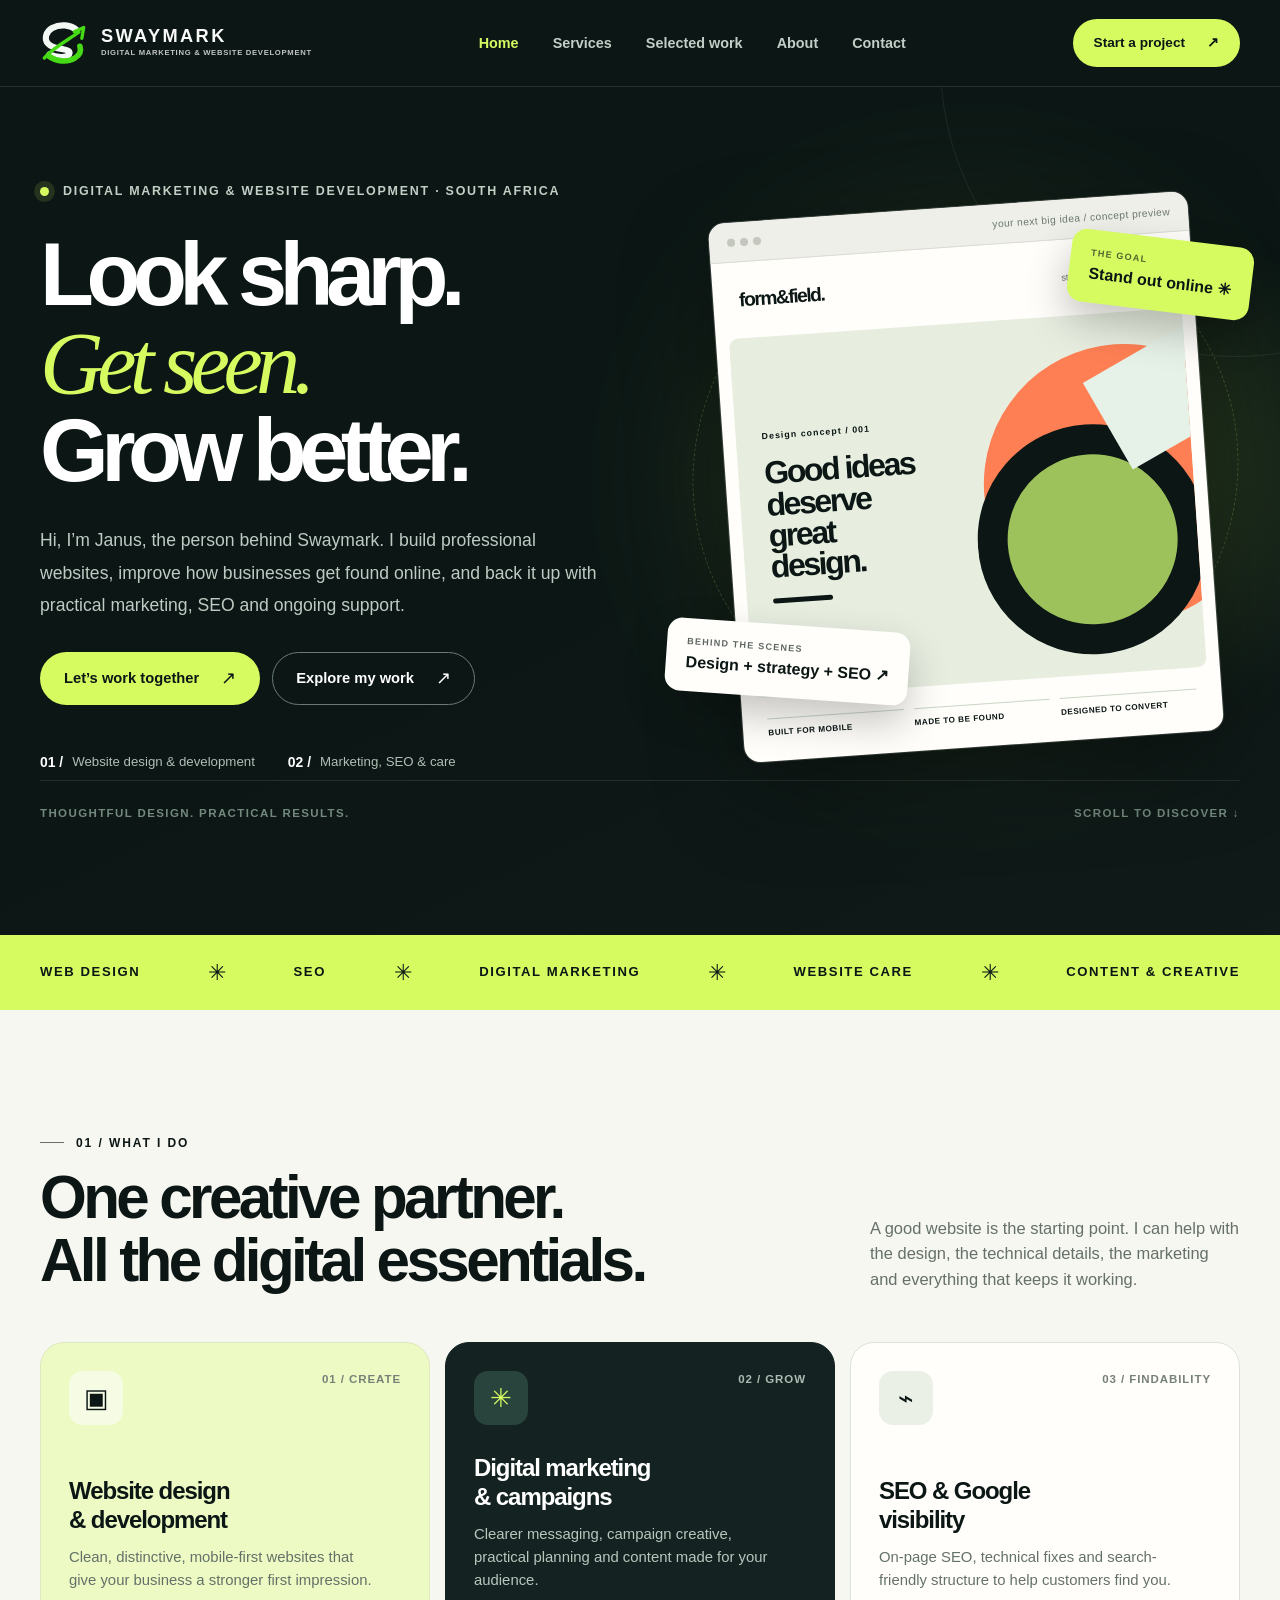
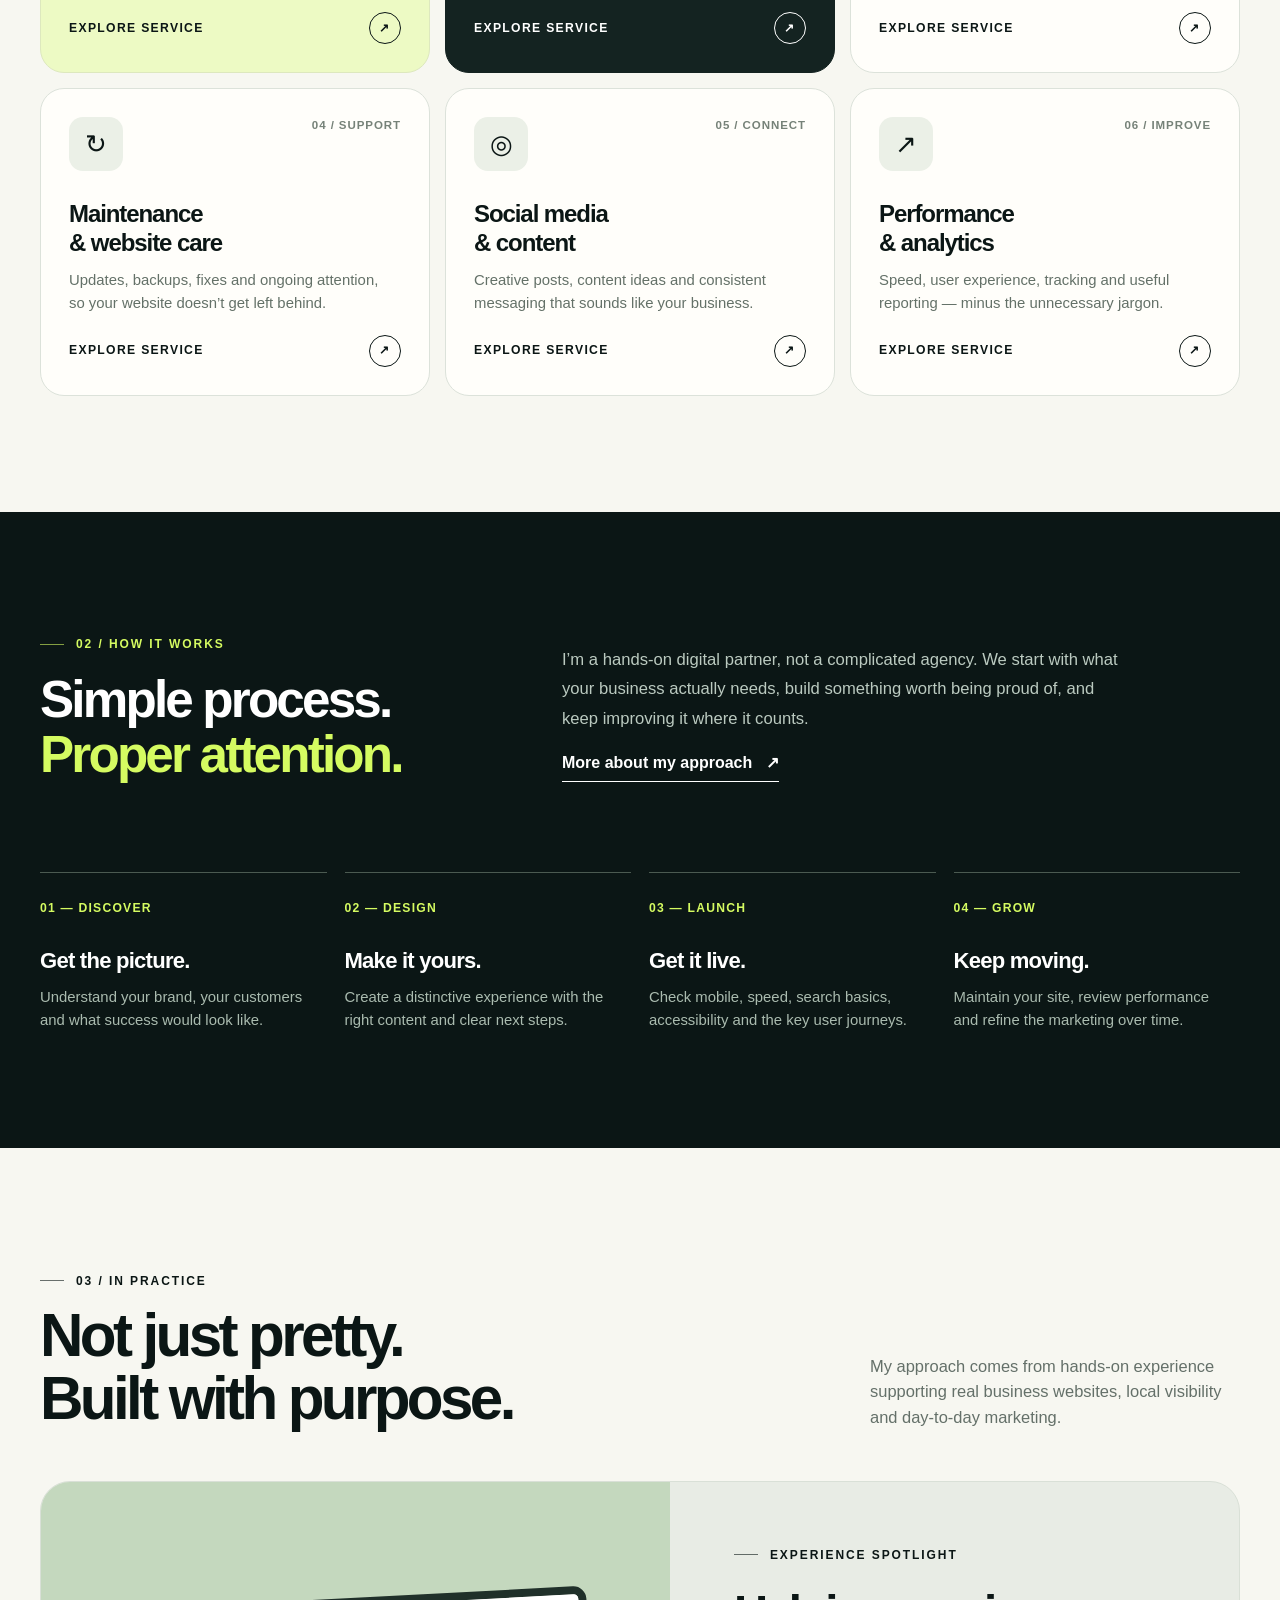
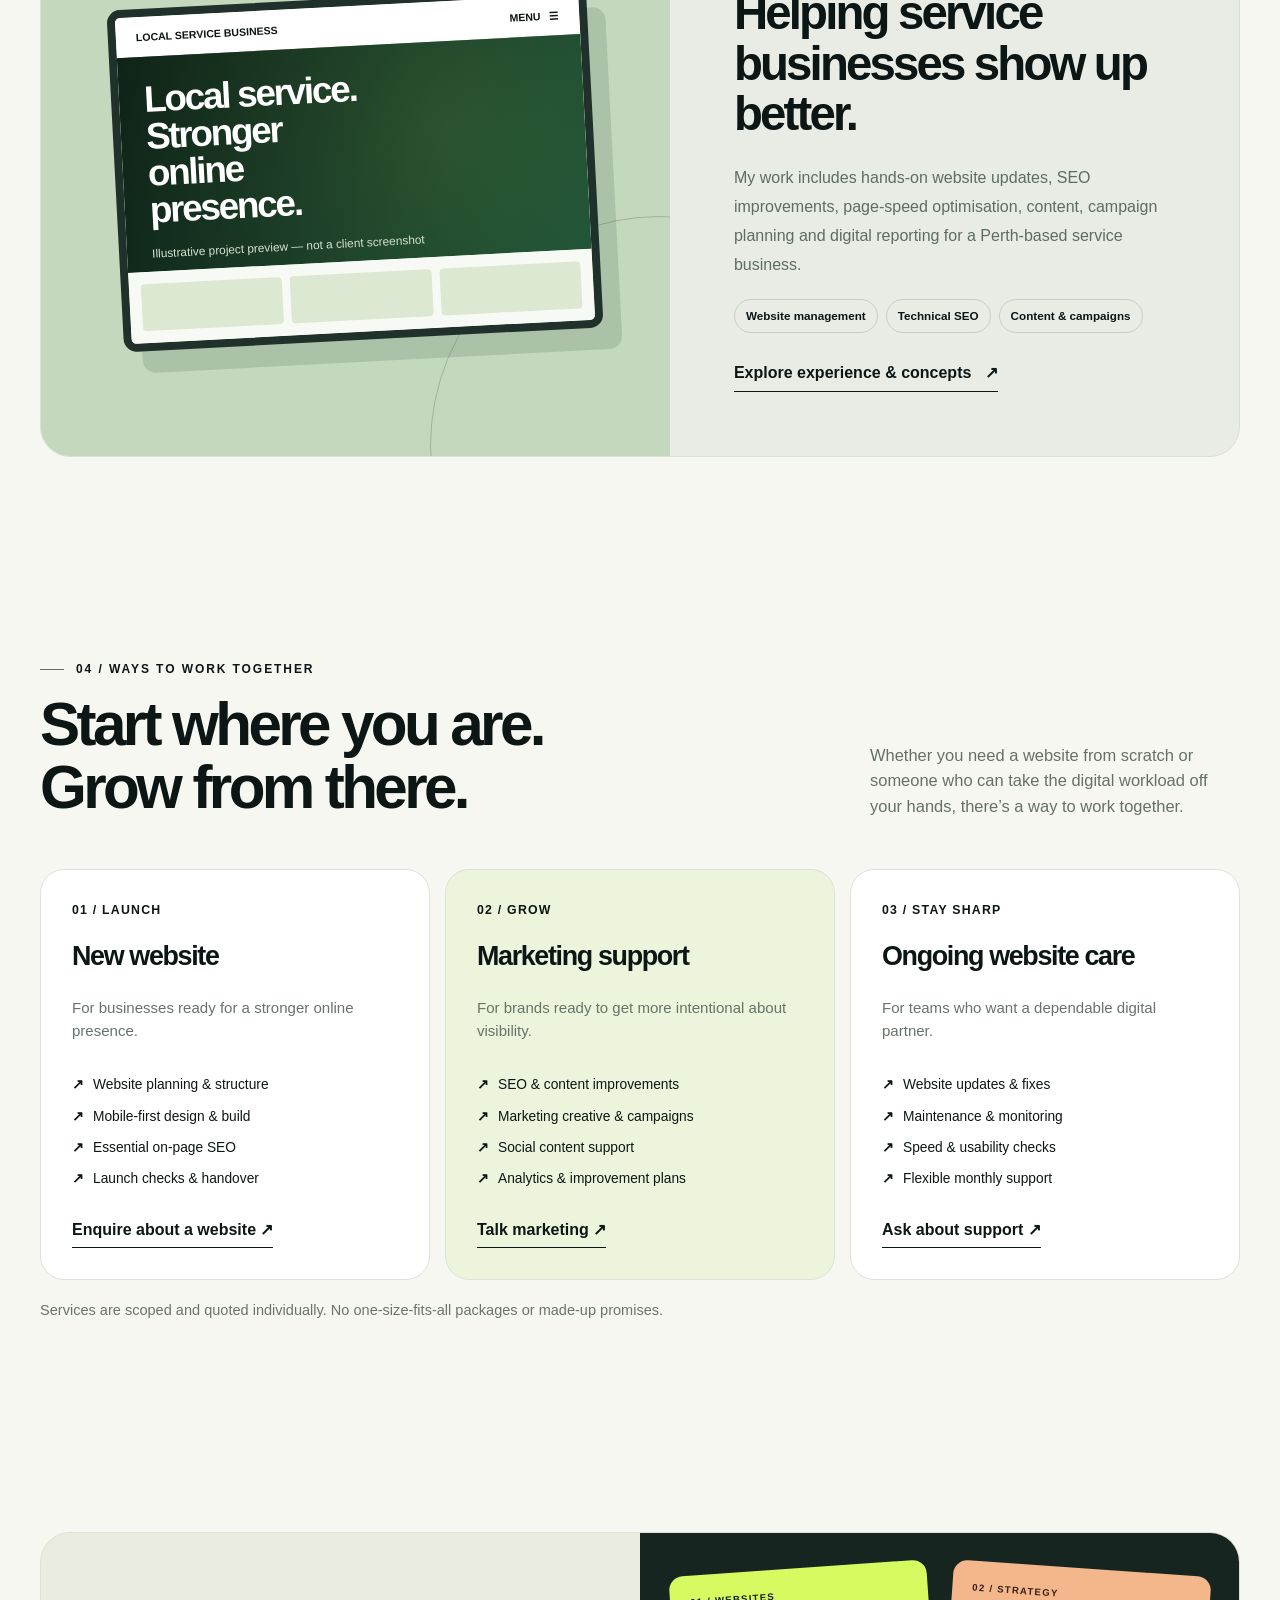
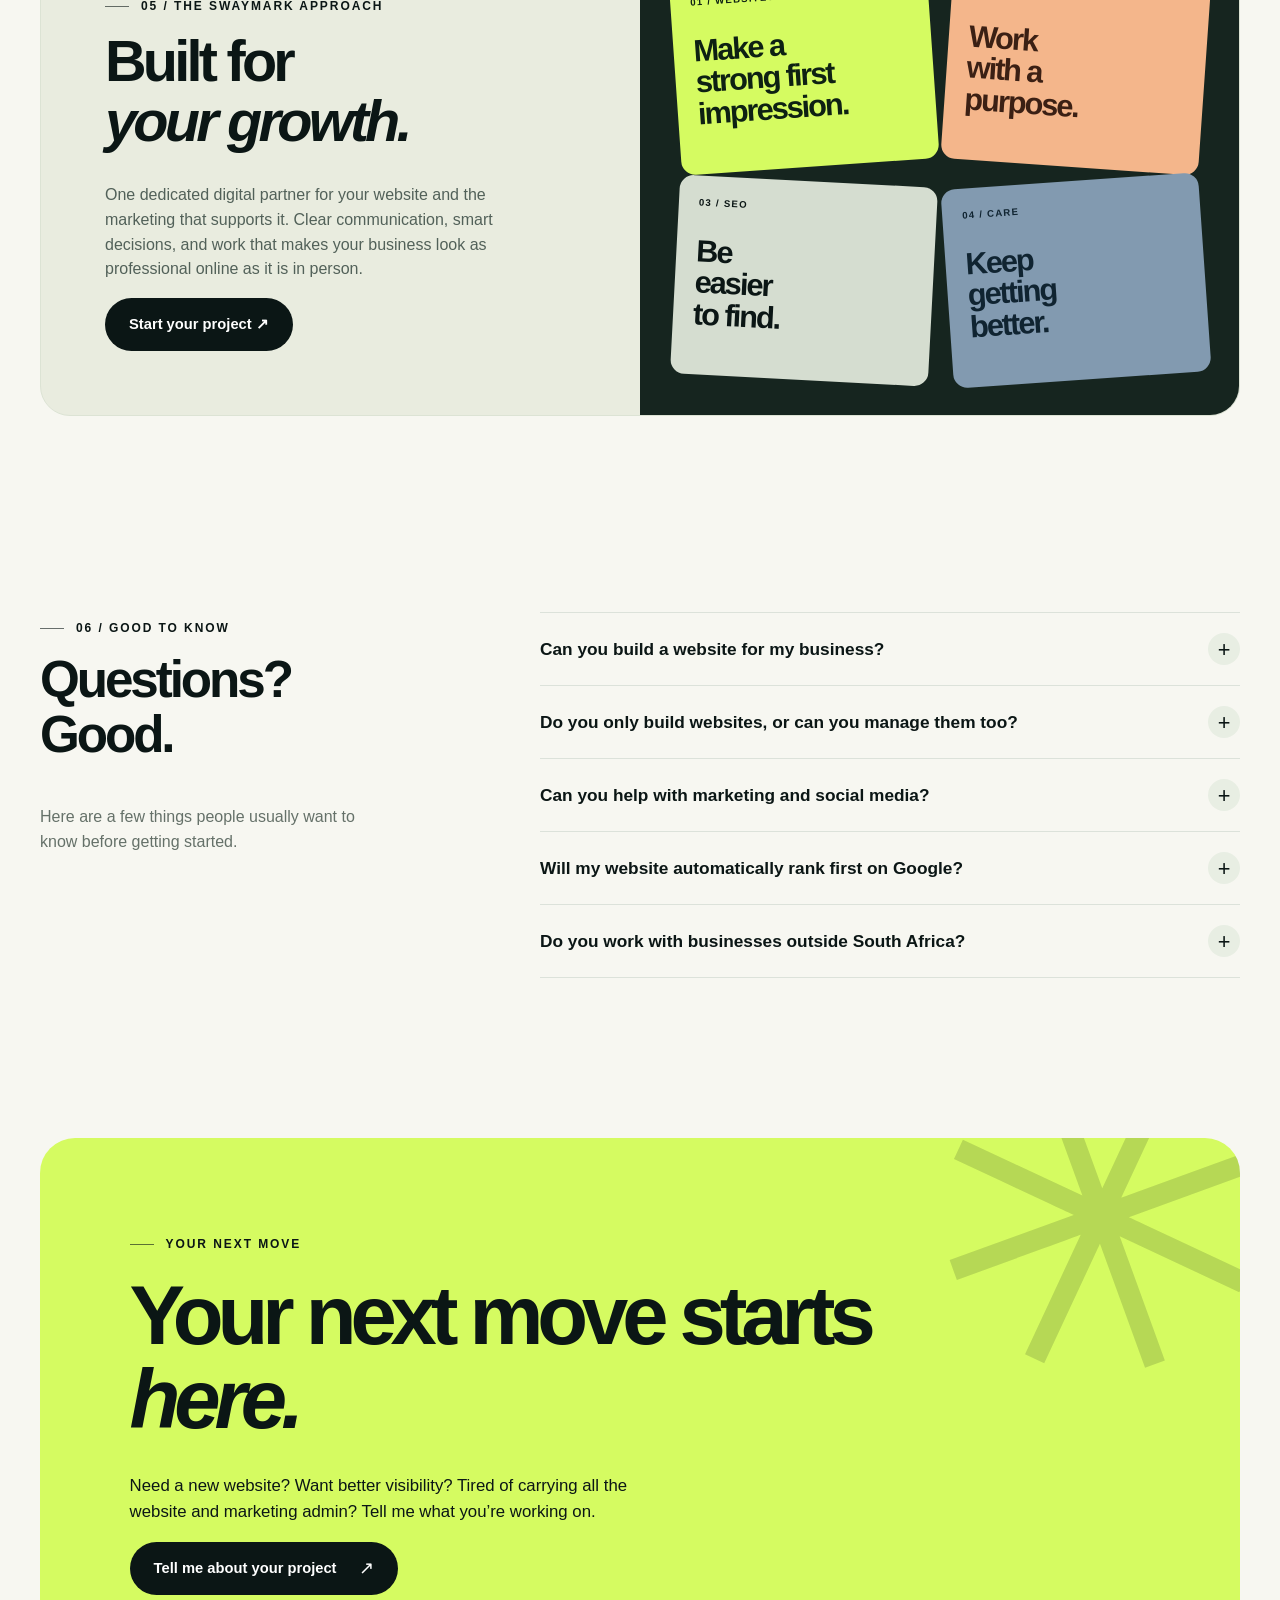
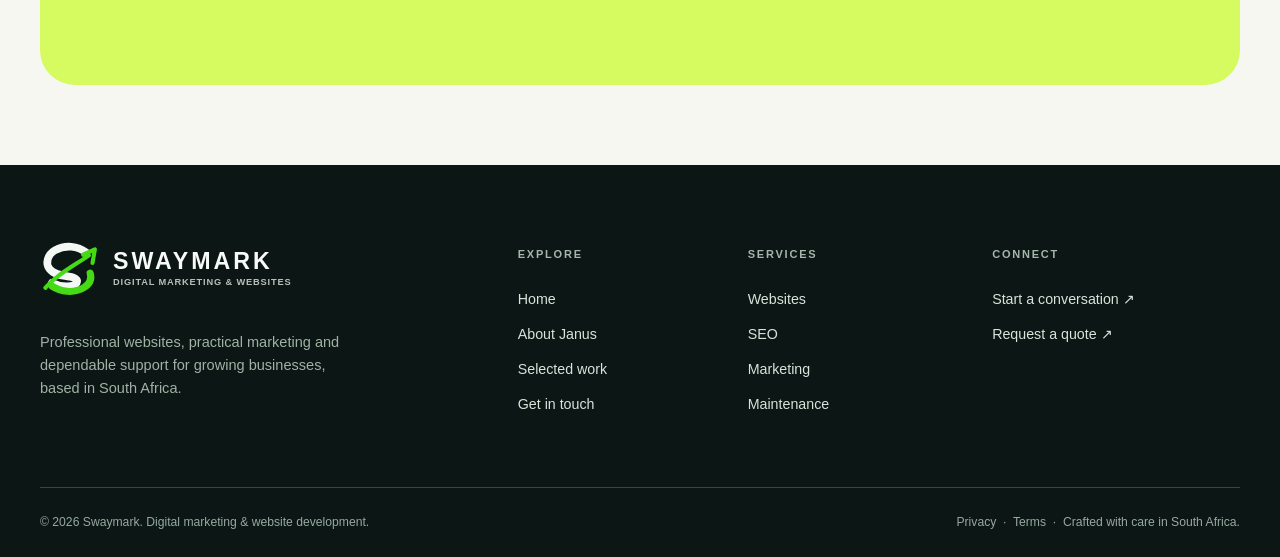
==== index.html @ 2a32147a "Build SWAYMARK digital agency website with branded pages and SEO launch setup" ====
<!doctype html><html lang="en-ZA"><head>
<meta charset="utf-8"><meta name="viewport" content="width=device-width, initial-scale=1">
<meta name="theme-color" content="#0b1615"><meta name="color-scheme" content="light">
<title>Swaymark | Website Development, SEO &amp; Digital Marketing</title><meta name="description" content="Swaymark is a professional digital marketing and website development studio by Janus. Strategic websites, technical SEO, content, marketing and ongoing support for businesses in South Africa and beyond.">
<meta name="robots" content="noindex,nofollow" data-launch-robots>
<meta property="og:type" content="website"><meta property="og:locale" content="en_ZA">
<meta property="og:site_name" content="Swaymark"><meta property="og:title" content="Swaymark | Website Development, SEO &amp; Digital Marketing">
<meta property="og:description" content="Swaymark is a professional digital marketing and website development studio by Janus. Strategic websites, technical SEO, content, marketing and ongoing support for businesses in South Africa and beyond.">
<meta name="twitter:card" content="summary_large_image"><meta name="twitter:title" content="Swaymark | Website Development, SEO &amp; Digital Marketing">
<meta name="twitter:description" content="Swaymark is a professional digital marketing and website development studio by Janus. Strategic websites, technical SEO, content, marketing and ongoing support for businesses in South Africa and beyond.">
<link rel="icon" type="image/svg+xml" href="assets/favicon.svg"><link rel="stylesheet" href="assets/styles.css">
</head><body><a class="skip-link" href="#main">Skip to main content</a>
<header class="site-header"><div class="container header-wrap">
  <a class="brand" href="index.html" aria-label="Swaymark, home"><img class="brand-logo" src="assets/swaymark-icon.svg" alt="" width="48" height="48"><span class="brand-copy"><span class="brand-title">Swaymark</span><span class="brand-caption">Digital Marketing &amp; Website Development</span></span></a>
  <nav aria-label="Main navigation"><ul class="nav-list" id="main-navigation" data-nav-list><li><a href="index.html" aria-current="page">Home</a></li><li><a href="services.html">Services</a></li><li><a href="work.html">Selected work</a></li><li><a href="about.html">About</a></li><li><a href="contact.html">Contact</a></li></ul></nav>
  <div class="nav-actions"><a class="btn header-cta" href="contact.html">Start a project <span aria-hidden="true">↗</span></a><button class="menu-button" data-menu-toggle aria-label="Open navigation" aria-controls="main-navigation" aria-expanded="false"><span></span><span></span><span></span></button></div>
</div></header><main id="main"><section class="hero"><div class="container">
<div class="hero-grid">
  <div class="hero-content"><div class="hero-kicker"><span class="pulse" aria-hidden="true"></span> Digital marketing &amp; website development · South Africa</div>
  <h1>Look sharp.<br><span class="serif-word accent">Get seen.</span><br>Grow better.</h1>
  <p class="hero-copy">Hi, I’m Janus, the person behind Swaymark. I build professional websites, improve how businesses get found online, and back it up with practical marketing, SEO and ongoing support.</p>
  <div class="hero-actions"><a class="btn btn-lime" href="contact.html">Let’s work together <span class="arrow" aria-hidden="true">↗</span></a><a class="btn btn-ghost" href="work.html">Explore my work <span class="arrow" aria-hidden="true">↗</span></a></div>
  <div class="hero-meta"><span><strong>01 /</strong> Website design & development</span><span><strong>02 /</strong> Marketing, SEO & care</span></div>
  </div>
  <div class="hero-visual" aria-label="Illustrative website design concept"><div class="hero-glow" aria-hidden="true"></div><div class="hero-orbit" aria-hidden="true"></div>
    <div class="browser-window"><div class="browser-top"><div class="browser-dots" aria-hidden="true"><i></i><i></i><i></i></div><span class="browser-address">your next big idea / concept preview</span></div>
    <div class="mock-top"><span class="mock-logo">form&amp;field.</span><span class="mock-links">studio services about</span></div>
    <div class="mock-hero"><div class="mock-message"><span class="mock-overline">Design concept / 001</span><strong class="mock-headline">Good ideas deserve great design.</strong><span class="mock-rule"></span></div><div class="mock-graphic" aria-hidden="true"><div class="shape-one"></div><div class="shape-two"></div><div class="shape-three"></div></div></div>
    <div class="mock-bottom"><div>Built for mobile</div><div>Made to be found</div><div>Designed to convert</div></div></div>
    <div class="float-tag float-tag-top"><span class="small">The goal</span>Stand out online ✳</div><div class="float-tag float-tag-bottom"><span class="small">Behind the scenes</span>Design + strategy + SEO ↗</div>
  </div>
</div><div class="hero-scroll"><span>Thoughtful design. Practical results.</span><a href="#what-i-do">Scroll to discover ↓</a></div>
</div></section>
<div class="capability-bar" aria-label="Core capabilities"><div class="container capability-list"><span>Web design</span><b aria-hidden="true">✳</b><span>SEO</span><b aria-hidden="true">✳</b><span>Digital marketing</span><b aria-hidden="true">✳</b><span>Website care</span><b aria-hidden="true">✳</b><span>Content & creative</span></div></div>
<section class="section" id="what-i-do"><div class="container"><div class="section-head"><div><span class="eyebrow">01 / What I do</span><h2>One creative partner.<br>All the digital essentials.</h2></div><p>A good website is the starting point. I can help with the design, the technical details, the marketing and everything that keeps it working.</p></div>
<div class="services-grid">
<a class="service-card featured reveal" href="services.html#web-design"><div class="card-top"><span class="card-symbol" aria-hidden="true">▣</span><span class="card-count">01 / CREATE</span></div><h3>Website design<br>& development</h3><p>Clean, distinctive, mobile-first websites that give your business a stronger first impression.</p><div class="card-bottom"><span>Explore service</span><span class="card-arrow" aria-hidden="true">↗</span></div></a>
<a class="service-card dark reveal" href="services.html#marketing"><div class="card-top"><span class="card-symbol" aria-hidden="true">✳</span><span class="card-count">02 / GROW</span></div><h3>Digital marketing<br>& campaigns</h3><p>Clearer messaging, campaign creative, practical planning and content made for your audience.</p><div class="card-bottom"><span>Explore service</span><span class="card-arrow" aria-hidden="true">↗</span></div></a>
<a class="service-card reveal" href="services.html#seo"><div class="card-top"><span class="card-symbol" aria-hidden="true">⌁</span><span class="card-count">03 / FINDABILITY</span></div><h3>SEO & Google<br>visibility</h3><p>On-page SEO, technical fixes and search-friendly structure to help customers find you.</p><div class="card-bottom"><span>Explore service</span><span class="card-arrow" aria-hidden="true">↗</span></div></a>
<a class="service-card reveal" href="services.html#maintenance"><div class="card-top"><span class="card-symbol" aria-hidden="true">↻</span><span class="card-count">04 / SUPPORT</span></div><h3>Maintenance<br>& website care</h3><p>Updates, backups, fixes and ongoing attention, so your website doesn’t get left behind.</p><div class="card-bottom"><span>Explore service</span><span class="card-arrow" aria-hidden="true">↗</span></div></a>
<a class="service-card reveal" href="services.html#social"><div class="card-top"><span class="card-symbol" aria-hidden="true">◎</span><span class="card-count">05 / CONNECT</span></div><h3>Social media<br>& content</h3><p>Creative posts, content ideas and consistent messaging that sounds like your business.</p><div class="card-bottom"><span>Explore service</span><span class="card-arrow" aria-hidden="true">↗</span></div></a>
<a class="service-card reveal" href="services.html#performance"><div class="card-top"><span class="card-symbol" aria-hidden="true">↗</span><span class="card-count">06 / IMPROVE</span></div><h3>Performance<br>& analytics</h3><p>Speed, user experience, tracking and useful reporting — minus the unnecessary jargon.</p><div class="card-bottom"><span>Explore service</span><span class="card-arrow" aria-hidden="true">↗</span></div></a>
</div></div></section>
<section class="section dark-section"><div class="container"><div class="band-head"><div><span class="eyebrow accent">02 / How it works</span><h2>Simple process.<br><span class="accent">Proper attention.</span></h2></div><div><p>I’m a hands-on digital partner, not a complicated agency. We start with what your business actually needs, build something worth being proud of, and keep improving it where it counts.</p><a href="about.html" class="text-link">More about my approach <span aria-hidden="true">↗</span></a></div></div>
<div class="process-grid"><div class="process-step reveal"><span class="step-num">01 — DISCOVER</span><h3>Get the picture.</h3><p>Understand your brand, your customers and what success would look like.</p></div><div class="process-step reveal"><span class="step-num">02 — DESIGN</span><h3>Make it yours.</h3><p>Create a distinctive experience with the right content and clear next steps.</p></div><div class="process-step reveal"><span class="step-num">03 — LAUNCH</span><h3>Get it live.</h3><p>Check mobile, speed, search basics, accessibility and the key user journeys.</p></div><div class="process-step reveal"><span class="step-num">04 — GROW</span><h3>Keep moving.</h3><p>Maintain your site, review performance and refine the marketing over time.</p></div></div></div></section>
<section class="section" id="experience"><div class="container"><div class="section-head"><div><span class="eyebrow">03 / In practice</span><h2>Not just pretty.<br>Built with purpose.</h2></div><p>My approach comes from hands-on experience supporting real business websites, local visibility and day-to-day marketing.</p></div>
<div class="work-feature reveal"><div class="work-art"><div class="work-desktop"><div class="work-desktop-top"><span>LOCAL SERVICE BUSINESS</span><span>MENU &nbsp; ☰</span></div><div class="work-desktop-image"><strong>Local service. Stronger online presence.</strong><span>Illustrative project preview — not a client screenshot</span></div><div class="work-tile-row"><span></span><span></span><span></span></div></div></div><div class="work-copy"><span class="eyebrow">EXPERIENCE SPOTLIGHT</span><h3>Helping service businesses show up better.</h3><p>My work includes hands-on website updates, SEO improvements, page-speed optimisation, content, campaign planning and digital reporting for a Perth-based service business.</p><ul class="chip-list"><li>Website management</li><li>Technical SEO</li><li>Content & campaigns</li></ul><a class="text-link" href="work.html">Explore experience & concepts <span aria-hidden="true">↗</span></a></div></div></div></section>
<section class="section-sm"><div class="container"><div class="section-head"><div><span class="eyebrow">04 / Ways to work together</span><h2>Start where you are.<br>Grow from there.</h2></div><p>Whether you need a website from scratch or someone who can take the digital workload off your hands, there’s a way to work together.</p></div>
<div class="offer-grid"><div class="offer reveal"><span class="label-number">01 / LAUNCH</span><h3>New website</h3><p>For businesses ready for a stronger online presence.</p><ul><li>Website planning & structure</li><li>Mobile-first design & build</li><li>Essential on-page SEO</li><li>Launch checks & handover</li></ul><a class="text-link" href="contact.html">Enquire about a website ↗</a></div><div class="offer reveal"><span class="label-number">02 / GROW</span><h3>Marketing support</h3><p>For brands ready to get more intentional about visibility.</p><ul><li>SEO & content improvements</li><li>Marketing creative & campaigns</li><li>Social content support</li><li>Analytics & improvement plans</li></ul><a class="text-link" href="contact.html">Talk marketing ↗</a></div><div class="offer reveal"><span class="label-number">03 / STAY SHARP</span><h3>Ongoing website care</h3><p>For teams who want a dependable digital partner.</p><ul><li>Website updates & fixes</li><li>Maintenance & monitoring</li><li>Speed & usability checks</li><li>Flexible monthly support</li></ul><a class="text-link" href="contact.html">Ask about support ↗</a></div></div><p class="note" style="margin-top:19px">Services are scoped and quoted individually. No one-size-fits-all packages or made-up promises.</p>
</div></section>
<section class="section"><div class="container"><div class="social-panel reveal"><div class="social-copy"><span class="eyebrow">05 / The SWAYMARK approach</span><h2>Built for<br><em>your growth.</em></h2><p>One dedicated digital partner for your website and the marketing that supports it. Clear communication, smart decisions, and work that makes your business look as professional online as it is in person.</p><a class="btn btn-dark" href="contact.html">Start your project ↗</a></div><div class="social-collage" aria-label="Swaymark digital services"><div class="social-tile"><small>01 / Websites</small><strong>Make a<br>strong first<br>impression.</strong></div><div class="social-tile"><small>02 / Strategy</small><strong>Work<br>with a<br>purpose.</strong></div><div class="social-tile"><small>03 / SEO</small><strong>Be<br>easier<br>to find.</strong></div><div class="social-tile"><small>04 / Care</small><strong>Keep<br>getting<br>better.</strong></div></div></div></div></section>
<section class="section-sm"><div class="container"><div class="faq-layout"><div><span class="eyebrow">06 / Good to know</span><h2>Questions?<br>Good.</h2><p>Here are a few things people usually want to know before getting started.</p></div><div class="faq-list">
<details><summary>Can you build a website for my business?</summary><p>Yes. We’ll discuss what your business needs, the pages and features involved, and the best approach for your budget and goals. I can also help improve an existing website.</p></details>
<details><summary>Do you only build websites, or can you manage them too?</summary><p>Both. I can help with updates, content changes, SEO, speed improvements and ongoing care. We’ll agree on what’s included so you know exactly what to expect.</p></details>
<details><summary>Can you help with marketing and social media?</summary><p>Yes. I can support campaign ideas, marketing creative, content planning, social posts, search visibility and measurement. The mix depends on your brand and what you want to achieve.</p></details>
<details><summary>Will my website automatically rank first on Google?</summary><p>No one can honestly promise that. I focus on useful content, sound SEO fundamentals, technical quality and ongoing improvements rather than guaranteed rankings.</p></details>
<details><summary>Do you work with businesses outside South Africa?</summary><p>Yes. My work already includes supporting a business in Australia, and website and marketing projects can often be handled remotely.</p></details>
</div></div></div></section>
<section class="section-sm"><div class="container"><div class="cta-panel reveal"><span class="eyebrow">YOUR NEXT MOVE</span><h2>Your next move starts <em>here.</em></h2><p>Need a new website? Want better visibility? Tired of carrying all the website and marketing admin? Tell me what you’re working on.</p><a class="btn btn-dark" href="contact.html">Tell me about your project <span class="arrow" aria-hidden="true">↗</span></a></div></div></section></main><footer class="site-footer"><div class="container">
<div class="footer-main">
  <div class="footer-intro"><a class="brand" href="index.html" aria-label="Swaymark, home"><img class="brand-logo footer-logo" src="assets/swaymark-icon.svg" alt="" width="60" height="60"><span class="brand-copy"><span class="brand-title">SWAYMARK</span><span class="brand-caption">Digital marketing &amp; websites</span></span></a><p>Professional websites, practical marketing and dependable support for growing businesses, based in South Africa.</p></div>
  <div><h3>Explore</h3><div class="footer-links"><a href="index.html">Home</a><a href="about.html">About Janus</a><a href="work.html">Selected work</a><a href="contact.html">Get in touch</a></div></div>
  <div><h3>Services</h3><div class="footer-links"><a href="services.html#web-design">Websites</a><a href="services.html#seo">SEO</a><a href="services.html#marketing">Marketing</a><a href="services.html#maintenance">Maintenance</a></div></div>
  <div><h3>Connect</h3><div class="footer-links"><a href="contact.html">Start a conversation ↗</a><a href="contact.html">Request a quote ↗</a><div data-email-area hidden><a data-email-link href="contact.html">Email Janus</a></div></div></div>
</div>
<div class="footer-bottom"><span>© <span data-year>2026</span> Swaymark. Digital marketing &amp; website development.</span><span><a href="privacy.html">Privacy</a> &nbsp;·&nbsp; <a href="terms.html">Terms</a> &nbsp;·&nbsp; Crafted with care in South Africa.</span></div>
</div></footer><script src="assets/config.js" defer></script><script src="assets/script.js" defer></script></body></html>
---- assets/styles.css ----
/* JANUS — independent digital studio | Lightweight, dependency-free styles */
:root {
  color-scheme: light;
  --ink: #0b1615;
  --ink-2: #142321;
  --ink-3: #20332f;
  --cream: #f7f7f1;
  --paper: #fffefa;
  --lime: #d5fb61;
  --lime-soft: #edfac4;
  --muted: #69746d;
  --line: #dce2da;
  --white: #ffffff;
  --radius-lg: 24px;
  --radius-xl: 34px;
  --container: 1240px;
  --sans: 'Segoe UI', 'Helvetica Neue', Arial, sans-serif;
}
*, *::before, *::after { box-sizing: border-box; }
html { scroll-behavior: smooth; scroll-padding-top: 100px; }
body { margin: 0; background: var(--cream); font-family: var(--sans); color: var(--ink); line-height: 1.55; -webkit-font-smoothing: antialiased; }
body.menu-open { overflow: hidden; }
::selection { color: var(--ink); background: var(--lime); }
a { color: inherit; text-decoration: none; }
button, input, textarea, select { font: inherit; }
button { cursor: pointer; }
img, svg { max-width: 100%; }
img { display: block; }
:focus-visible { outline: 3px solid var(--lime); outline-offset: 4px; }
.container { width: min(var(--container), calc(100% - 80px)); margin-inline: auto; }
.skip-link { position: absolute; z-index: 200; top: -100px; left: 16px; background: var(--lime); color: var(--ink); padding: 10px 16px; border-radius: 10px; }
.skip-link:focus { top: 16px; }
.eyebrow { font-size: .75rem; text-transform: uppercase; font-weight: 760; letter-spacing: .16em; display: inline-flex; gap: 12px; align-items: center; }
.eyebrow::before { content: ''; width: 24px; height: 1px; background: currentColor; opacity: .6; }
.label-number { font-size: .77rem; font-weight: 800; letter-spacing: .1em; }
.note { color: var(--muted); font-size: .91rem; }
.accent { color: var(--lime); }
.dark-section { color: var(--white); background: var(--ink); }
.section { padding: 116px 0; }
.section-sm { padding: 80px 0; }
.section-head { display: flex; align-items: end; justify-content: space-between; gap: 35px; margin-bottom: 50px; }
.section-head h2, .display-title { margin: 14px 0 0; max-width: 810px; font-size: clamp(2.4rem, 4.7vw, 4.9rem); line-height: 1.05; letter-spacing: -.06em; font-weight: 780; }
.section-head p { max-width: 370px; color: #647069; margin: 0; font-size: 1.03rem; }
.lead { font-size: clamp(1.05rem, 1.45vw, 1.25rem); line-height: 1.75; color: #5b6b62; }
.btn { display: inline-flex; align-items: center; justify-content: center; gap: 22px; min-height: 53px; padding: 14px 23px; font-size: .92rem; font-weight: 750; border-radius: 999px; border: 1px solid transparent; transition: transform .2s, background-color .2s, color .2s, border-color .2s; white-space: nowrap; }
.btn:hover { transform: translateY(-2px); }
.btn-lime { background: var(--lime); color: var(--ink); }
.btn-lime:hover { background: #e7ff9b; }
.btn-dark { background: var(--ink); color: white; }
.btn-dark:hover { background: #304541; }
.btn-ghost { border-color: #6a7b75; color: white; }
.btn-ghost:hover { background: rgba(255,255,255,.09); }
.btn-outline { border-color: #aebbb3; color: var(--ink); }
.btn-outline:hover { border-color: var(--ink); background: #f0f4e7; }
.arrow { font-size: 1.25em; font-weight: 400; line-height: 1; }
.text-link { display: inline-flex; gap: 14px; align-items: center; padding-bottom: 5px; font-weight: 780; border-bottom: 1px solid currentColor; transition: gap .2s; }
.text-link:hover { gap: 22px; }
/* Header and mobile navigation */
.site-header { position: relative; z-index: 30; background: var(--ink); color: #fff; border-bottom: 1px solid rgba(255,255,255,.11); }
.header-wrap { display: flex; justify-content: space-between; align-items: center; min-height: 86px; gap: 35px; }
.brand { display: inline-flex; align-items: center; gap: 14px; flex-shrink: 0; }
.brand-logo { display: block; height: 46px; width: auto; }
.brand-logo.footer-logo { height: 66px; }
.brand-copy { display: flex; flex-direction: column; gap: 3px; }
.brand-title { font-size: .86rem; line-height: 1; font-weight: 820; letter-spacing: .18em; text-transform: uppercase; color: var(--paper); }
.brand-caption { display: block; font-size: .56rem; letter-spacing: .19em; text-transform: uppercase; font-weight: 700; opacity: .68; }
.nav-list { list-style: none; display: flex; align-items: center; gap: 34px; padding: 0; margin: 0; }
.nav-list a { font-size: .9rem; font-weight: 660; color: #c3cec7; transition: color .2s; }
.nav-list a:hover, .nav-list a[aria-current="page"] { color: var(--lime); }
.nav-actions { display: flex; align-items: center; gap: 16px; }
.header-cta { background: var(--lime); color: var(--ink); padding: 12px 20px; min-height: 45px; font-size: .85rem; }
.menu-button { display: none; background: none; border: 1px solid rgba(255,255,255,.3); color: #fff; width: 45px; height: 45px; padding: 11px; border-radius: 11px; }
.menu-button span { display: block; height: 2px; background: currentColor; margin: 5px 0; transition: transform .2s, opacity .2s; }
/* Main hero */
.hero { position: relative; isolation: isolate; background: var(--ink); color: white; overflow: hidden; padding: 88px 0 112px; }
.hero::before { content: ''; position: absolute; inset: 0; z-index: -1; background: radial-gradient(ellipse 39% 38% at 82% 45%, rgba(169,241,65,.12), transparent 80%), linear-gradient(155deg, transparent 50%, rgba(255,255,255,.015)); }
.hero::after { content: ''; position: absolute; width: 590px; height: 590px; border: 1px solid rgba(255,255,255,.07); border-radius: 50%; right: -250px; top: -320px; pointer-events: none; }
.hero-grid { display: grid; grid-template-columns: 1.05fr .95fr; gap: 45px; align-items: center; min-height: 605px; }
.hero-kicker { display: flex; align-items: center; gap: 14px; color: #c1cfc5; font-size: .78rem; letter-spacing: .14em; text-transform: uppercase; font-weight: 720; }
.hero-kicker .pulse { width: 9px; height: 9px; border-radius: 50%; background: var(--lime); box-shadow: 0 0 0 6px rgba(213,251,97,.12); }
.hero h1 { font-size: clamp(3.7rem, 6.9vw, 7rem); line-height: .99; letter-spacing: -.085em; max-width: 740px; margin: 30px 0; font-weight: 790; }
.hero h1 .serif-word { font-family: Georgia, 'Times New Roman', serif; font-style: italic; font-weight: 400; letter-spacing: -.075em; }
.hero-copy { color: #bdccc3; font-size: 1.1rem; max-width: 570px; margin-bottom: 31px; line-height: 1.82; }
.hero-actions { display: flex; gap: 12px; flex-wrap: wrap; }
.hero-meta { display: flex; gap: 33px; align-items: center; margin-top: 47px; color: #aebfb5; font-size: .83rem; }
.hero-meta > span { display: flex; gap: 9px; align-items: center; }
.hero-meta strong { display: block; color: white; font-size: .87rem; }
.hero-visual { position: relative; min-height: 600px; display: grid; place-items: center; }
.hero-glow { position: absolute; width: min(470px, 95%); height: 470px; border-radius: 50%; background: var(--lime); filter: blur(110px); opacity: .13; }
.hero-orbit { position: absolute; inset: 6% 0 8%; border: 1px dashed rgba(214,255,132,.21); border-radius: 50%; transform: rotate(-18deg); }
.hero-orbit::before { content: '+'; color: var(--lime); font-size: 2.2rem; position: absolute; top: 12%; right: 19%; }
.hero-orbit::after { content: '✳'; color: rgba(255,255,255,.5); font-size: 2.2rem; position: absolute; bottom: 8%; left: 18%; }
.browser-window { position: relative; width: min(480px, 100%); overflow: hidden; background: var(--paper); color: var(--ink); border-radius: 16px; box-shadow: 0 30px 90px rgba(0,0,0,.41), 0 0 0 1px rgba(255,255,255,.2); transform: rotate(-4deg); }
.browser-top { height: 40px; background: #eeefe8; border-bottom: 1px solid #daddd4; padding: 0 18px; display: flex; justify-content: space-between; align-items: center; }
.browser-dots { display: flex; gap: 5px; }
.browser-dots i { width: 8px; height: 8px; background: #c4c7be; border-radius: 50%; }
.browser-address { font-size: .64rem; color: #6b7970; letter-spacing: .04em; }
.mock-top { padding: 23px 26px; display: flex; align-items: center; justify-content: space-between; }
.mock-logo { font-size: 1.2rem; letter-spacing: -.075em; font-weight: 890; }
.mock-links { font-size: .58rem; color: #657269; word-spacing: 9px; }
.mock-hero { background: #e7eee0; margin: 0 13px 13px; min-height: 360px; border-radius: 9px; display: grid; grid-template-columns: 1.03fr .97fr; overflow: hidden; }
.mock-message { display: flex; justify-content: center; flex-direction: column; padding: 25px 0 25px 26px; }
.mock-overline { font-size: .55rem; letter-spacing: .12em; font-weight: 850; }
.mock-headline { margin: 15px 0; max-width: 160px; font-size: clamp(1.9rem, 2.5vw, 2.9rem); letter-spacing: -.075em; line-height: .98; font-weight: 850; }
.mock-rule { width: 60px; height: 5px; background: var(--ink); border-radius: 5px; }
.mock-graphic { position: relative; overflow: hidden; }
.mock-graphic .shape-one { position: absolute; background: #fe7f54; width: 280px; height: 280px; border-radius: 100%; top: 32px; left: 10px; }
.mock-graphic .shape-two { position: absolute; background: #9dc25b; border: 30px solid var(--ink); width: 230px; height: 230px; border-radius: 50%; top: 110px; left: 0; }
.mock-graphic .shape-three { position: absolute; background: #e6f1e7; width: 120px; height: 100px; transform: rotate(-26deg); top: 37px; right: -32px; }
.mock-bottom { display: grid; grid-template-columns: repeat(3, 1fr); gap: 10px; padding: 8px 25px 22px; }
.mock-bottom div { border-top: 1px solid #cbd5c6; padding-top: 8px; font-size: .51rem; text-transform: uppercase; letter-spacing: .06em; font-weight: 750; }
.float-tag { position: absolute; z-index: 5; padding: 16px 20px; border-radius: 15px; box-shadow: 0 18px 40px rgba(0,0,0,.23); font-weight: 780; }
.float-tag .small { display: block; font-size: .57rem; font-weight: 780; letter-spacing: .13em; text-transform: uppercase; opacity: .65; margin-bottom: 2px; }
.float-tag-top { right: -12px; top: 60px; background: var(--lime); color: var(--ink); transform: rotate(7deg); }
.float-tag-bottom { left: -25px; bottom: 80px; background: var(--paper); color: var(--ink); transform: rotate(4deg); }
.hero-scroll { display: flex; align-items: center; justify-content: space-between; color: #73897e; border-top: 1px solid rgba(255,255,255,.1); padding-top: 24px; font-size: .72rem; font-weight: 700; letter-spacing: .12em; text-transform: uppercase; }
.hero-scroll a:hover { color: var(--lime); }
/* Marquee/static capabilities */
.capability-bar { background: var(--lime); color: var(--ink); padding: 21px 0; overflow: hidden; }
.capability-list { display: flex; justify-content: space-between; gap: 30px; align-items: center; white-space: nowrap; }
.capability-list span { font-weight: 850; text-transform: uppercase; font-size: .82rem; letter-spacing: .12em; }
.capability-list b { font-size: 1.35rem; font-weight: 400; }
/* Cards and section layouts */
.services-grid { display: grid; grid-template-columns: repeat(3, 1fr); gap: 15px; }
.service-card { position: relative; display: flex; flex-direction: column; min-height: 290px; padding: 28px; border-radius: var(--radius-lg); background: var(--paper); border: 1px solid var(--line); transition: transform .23s, box-shadow .23s, border-color .23s; }
.service-card:hover { transform: translateY(-5px); box-shadow: 0 19px 40px rgba(9,24,18,.07); border-color: #b5c9b8; }
.service-card.featured { background: var(--lime-soft); border-color: #dde8be; }
.service-card.dark { background: var(--ink-2); color: white; border-color: var(--ink-2); }
.card-top { display: flex; align-items: flex-start; justify-content: space-between; margin-bottom: auto; }
.card-symbol { display: inline-grid; place-items: center; width: 54px; height: 54px; border-radius: 14px; background: #ebf0e7; color: var(--ink); font-size: 1.65rem; }
.featured .card-symbol { background: rgba(255,255,255,.55); }
.dark .card-symbol { background: #29443d; color: var(--lime); }
.card-count { font-size: .72rem; color: #768278; letter-spacing: .08em; font-weight: 760; }
.dark .card-count { color: #aabbb1; }
.service-card h3 { font-size: 1.5rem; line-height: 1.18; letter-spacing: -.045em; margin: 29px 0 12px; }
.service-card p { font-size: .93rem; color: #647168; max-width: 310px; margin: 0; }
.service-card.dark p { color: #b8c6bd; }
.card-bottom { display: flex; align-items: center; justify-content: space-between; margin-top: 20px; }
.card-bottom span { font-size: .76rem; text-transform: uppercase; letter-spacing: .11em; font-weight: 800; }
.card-arrow { display: grid; place-items: center; border: 1px solid currentColor; width: 32px; height: 32px; border-radius: 50%; font-size: 1.15rem; }
.band-head { display: grid; grid-template-columns: .8fr 1.2fr; gap: 70px; align-items: start; }
.band-head h2 { font-size: clamp(2.6rem, 4vw, 4.45rem); line-height: 1.08; letter-spacing: -.055em; margin: 18px 0 25px; }
.band-head p { max-width: 570px; color: #bbcac0; font-size: 1.04rem; line-height: 1.8; }
.process-grid { margin-top: 65px; display: grid; grid-template-columns: repeat(4, 1fr); gap: 18px; }
.process-step { padding: 22px 20px 0 0; border-top: 1px solid #4b5a51; }
.process-step .step-num { color: var(--lime); font-size: .76rem; font-weight: 800; letter-spacing: .1em; }
.process-step h3 { font-size: 1.38rem; letter-spacing: -.035em; margin: 24px 0 8px; }
.process-step p { font-size: .93rem; color: #aabbaf; margin: 0; }
.work-feature { display: grid; grid-template-columns: 1.05fr .95fr; min-height: 490px; background: #e8ece5; border: 1px solid #d9e0d7; border-radius: 30px; overflow: hidden; }
.work-art { padding: 45px; background: #c4d8be; display: grid; place-items: center; overflow: hidden; position: relative; }
.work-art::before { content: ''; width: 460px; height: 460px; border: 1px solid rgba(15,38,29,.2); border-radius: 50%; position: absolute; right: -220px; bottom: -220px; }
.work-desktop { position: relative; z-index: 1; width: 100%; max-width: 480px; background: #f8f9f4; border: 8px solid #20302a; border-radius: 13px; box-shadow: 18px 22px 0 rgba(28,60,43,.15); overflow: hidden; transform: rotate(-3deg); }
.work-desktop-top { background: #fff; padding: 12px 20px; display: flex; justify-content: space-between; font-size: .66rem; font-weight: 850; }
.work-desktop-image { height: 215px; padding: 25px; background: linear-gradient(115deg, rgba(12,27,17,.85), rgba(20,72,50,.8)), radial-gradient(circle at 70% 40%, #9cce60, #1d4b38); color: #fff; }
.work-desktop-image strong { max-width: 230px; font-size: 2.3rem; line-height: 1; display: block; letter-spacing: -.06em; }
.work-desktop-image span { display: block; margin-top: 15px; font-size: .74rem; color: #d6e1cf; }
.work-tile-row { display: flex; gap: 8px; background: #f7f9f4; padding: 12px; }
.work-tile-row span { display: block; background: #dce8d2; border-radius: 4px; height: 47px; flex: 1; }
.work-copy { padding: clamp(30px, 5vw, 67px); display: flex; flex-direction: column; align-items: flex-start; justify-content: center; }
.work-copy h3 { font-size: clamp(2.2rem, 3.7vw, 3.7rem); letter-spacing: -.06em; line-height: 1.07; margin: 24px 0; }
.work-copy p { font-size: 1rem; color: #5d6d60; line-height: 1.8; margin: 0 0 20px; }
.chip-list { display: flex; flex-wrap: wrap; gap: 8px; padding: 0; margin: 0 0 28px; list-style: none; }
.chip-list li { border-radius: 30px; border: 1px solid #c5d0c2; padding: 7px 11px; font-size: .73rem; font-weight: 740; }
.offer-grid { display: grid; grid-template-columns: repeat(3, 1fr); gap: 15px; }
.offer { border: 1px solid var(--line); border-radius: var(--radius-lg); padding: 31px; background: white; min-height: 340px; display: flex; flex-direction: column; }
.offer:nth-child(2) { background: #ecf4dc; }
.offer h3 { font-size: 1.68rem; line-height: 1.12; letter-spacing: -.05em; margin: 21px 0 9px; }
.offer p { color: #67736a; font-size: .94rem; }
.offer ul { list-style: none; padding: 0; margin: 17px 0 28px; display: grid; gap: 10px; }
.offer li { font-size: .86rem; display: flex; gap: 9px; align-items: start; }
.offer li::before { content: '↗'; font-weight: 850; }
.offer .text-link { margin-top: auto; align-self: flex-start; }
/* Instagram & personal */
.social-panel { display: grid; grid-template-columns: 1fr 1fr; overflow: hidden; border-radius: 30px; background: #e9ecdF; border: 1px solid #dce3d4; }
.social-copy { padding: clamp(31px, 5vw, 70px); display: flex; flex-direction: column; justify-content: center; align-items: flex-start; }
.social-copy h2 { font-size: clamp(2.4rem, 4.5vw, 4.8rem); line-height: 1.05; letter-spacing: -.065em; margin: 15px 0; }
.social-copy p { color: #526159; max-width: 455px; font-size: 1rem; }
.social-collage { min-height: 440px; background: #16251f; padding: 35px; display: grid; grid-template-columns: 1fr 1fr; gap: 14px; transform: translateZ(0); }
.social-tile { overflow: hidden; border-radius: 14px; padding: 20px; min-height: 160px; }
.social-tile:nth-child(1) { background: var(--lime); color: #0e2113; transform: rotate(-4deg); }
.social-tile:nth-child(2) { background: #f4b68b; color: #3b2014; transform: rotate(4deg); }
.social-tile:nth-child(3) { background: #d5ddd0; color: var(--ink); transform: rotate(3deg); }
.social-tile:nth-child(4) { background: #829ab0; color: #102431; transform: rotate(-4deg); }
.social-tile small { display: block; text-transform: uppercase; font-weight: 840; letter-spacing: .13em; font-size: .6rem; }
.social-tile strong { display: block; font-size: clamp(1.28rem, 2.4vw, 2.4rem); line-height: 1.03; letter-spacing: -.065em; margin-top: 25px; }
.social-tile svg { margin-top: 10px; }
/* FAQ */
.faq-layout { display: grid; grid-template-columns: .75fr 1.25fr; gap: 80px; }
.faq-layout h2 { font-size: clamp(2.5rem, 4vw, 4.1rem); line-height: 1.08; letter-spacing: -.06em; margin-top: 14px; }
.faq-layout > div > p { color: #657169; max-width: 330px; }
.faq-list { border-top: 1px solid var(--line); }
.faq-list details { border-bottom: 1px solid var(--line); padding: 20px 0; }
.faq-list summary { display: flex; cursor: pointer; list-style: none; align-items: center; justify-content: space-between; gap: 18px; font-size: 1.08rem; font-weight: 760; }
.faq-list summary::-webkit-details-marker { display: none; }
.faq-list summary::after { content: '+'; display: grid; place-items: center; width: 32px; height: 32px; flex: 0 0 32px; border-radius: 50%; background: #e8eee3; font-size: 1.36rem; font-weight: 400; }
.faq-list details[open] summary::after { content: '−'; background: var(--lime); }
.faq-list p { max-width: 640px; color: #627168; font-size: .94rem; line-height: 1.8; margin: 14px 0 0; }
/* Main callout and footer */
.cta-panel { position: relative; overflow: hidden; border-radius: 35px; padding: clamp(40px, 7vw, 90px); background: var(--lime); color: var(--ink); }
.cta-panel::after { content: '✳'; position: absolute; font-size: 27rem; line-height: 1; font-weight: 400; top: -130px; right: -45px; opacity: .15; transform: rotate(-20deg); pointer-events: none; }
.cta-panel h2 { position: relative; z-index: 1; max-width: 850px; font-size: clamp(2.8rem, 6.5vw, 6.7rem); font-weight: 820; line-height: 1.02; letter-spacing: -.073em; margin: 20px 0 30px; }
.cta-panel p { max-width: 500px; font-size: 1.05rem; }
.cta-panel .btn { position: relative; z-index: 2; }
.site-footer { background: var(--ink); color: #f4f8ed; padding: 75px 0 25px; }
.footer-main { display: grid; grid-template-columns: 1.45fr .6fr .65fr .85fr; gap: 55px; padding-bottom: 72px; }
.footer-intro p { max-width: 310px; color: #a0b2a5; font-size: .91rem; margin-top: 25px; }
.footer-main h3 { text-transform: uppercase; font-size: .69rem; letter-spacing: .16em; color: #a4b7aa; margin: 6px 0 25px; }
.footer-links { display: grid; gap: 13px; }
.footer-links a { font-size: .89rem; color: #d8e4da; }
.footer-links a:hover { color: var(--lime); }
.footer-bottom { display: flex; align-items: center; justify-content: space-between; border-top: 1px solid #344640; padding-top: 25px; color: #96aa9e; font-size: .76rem; gap: 20px; }
.footer-bottom a:hover { color: var(--lime); }
/* Interior page elements */
.page-hero { position: relative; overflow: hidden; background: var(--ink); color: #fff; padding: 90px 0 107px; }
.page-hero::after { content: ''; pointer-events: none; position: absolute; border: 1px solid rgba(222,255,150,.09); width: 580px; height: 580px; border-radius: 50%; right: -150px; top: -200px; box-shadow: 0 0 0 115px rgba(255,255,255,.014), 0 0 0 235px rgba(255,255,255,.012); }
.page-hero-inner { position: relative; z-index: 1; max-width: 940px; }
.page-hero h1 { margin: 24px 0; font-size: clamp(3.1rem, 6.9vw, 6.9rem); line-height: 1.02; letter-spacing: -.08em; }
.page-hero p { color: #b7c9bd; font-size: clamp(1.1rem, 1.8vw, 1.33rem); max-width: 720px; line-height: 1.72; }
.page-hero .eyebrow { color: var(--lime); }
.page-subline { margin-top: 36px; display: flex; gap: 13px; flex-wrap: wrap; }
.page-subline span { padding: 9px 14px; border: 1px solid #34463c; border-radius: 50px; font-size: .75rem; color: #c6d6c9; font-weight: 740; }
.detail-grid { display: grid; grid-template-columns: repeat(2, 1fr); gap: 16px; }
.detail-card { background: white; padding: 38px; border: 1px solid var(--line); border-radius: 25px; }
.detail-card.emphasis { background: var(--lime-soft); }
.detail-card h2 { font-size: clamp(1.85rem, 2.65vw, 2.8rem); letter-spacing: -.06em; line-height: 1.1; margin: 20px 0; }
.detail-card p { color: #596c60; }
.detail-card ul { padding-left: 18px; color: #4e6054; line-height: 1.9; }
.detail-card .icon-title { font-size: 2.4rem; font-weight: 760; letter-spacing: -.1em; color: #37483b; }
.detail-card small { font-size: .7rem; text-transform: uppercase; letter-spacing: .12em; font-weight: 780; color: #67766a; }
.work-list { display: grid; gap: 24px; }
.project { display: grid; grid-template-columns: 1fr 1fr; border-radius: 28px; overflow: hidden; border: 1px solid #d5ded3; min-height: 360px; }
.project:nth-child(even) .project-visual { order: 2; }
.project-copy { background: white; padding: clamp(30px, 5vw, 62px); display: flex; flex-direction: column; align-items: flex-start; justify-content: center; }
.project-copy h2 { font-size: clamp(2rem, 3.25vw, 3.5rem); letter-spacing: -.065em; line-height: 1.12; margin: 17px 0; }
.project-copy p { color: #5a6c60; font-size: .96rem; line-height: 1.78; }
.project-visual { padding: 35px; background: #d3e2cc; display: grid; place-items: center; }
.project-visual.orange { background: #f6c7ab; }
.project-visual.navy { background: #829aa3; }
.concept-browser { border: 7px solid var(--ink); border-radius: 15px; width: 100%; max-width: 490px; background: #fff; box-shadow: 15px 17px 0 rgba(12,34,24,.12); overflow: hidden; transform: rotate(-2deg); }
.concept-nav { display: flex; justify-content: space-between; align-items: center; padding: 11px 18px; font-size: .61rem; font-weight: 850; }
.concept-content { padding: 32px 24px; min-height: 225px; background: #304b3f; color: #e9f0e7; display: grid; align-content: center; }
.concept-content.alt { background: #fbeed7; color: #4b291e; }
.concept-content.blue { background: #1a3f48; color: #ecf8ef; }
.concept-content strong { max-width: 310px; font-size: clamp(2rem, 3.8vw, 3.9rem); letter-spacing: -.075em; line-height: 1.02; }
.concept-content small { font-size: .69rem; margin-top: 17px; }
.about-layout { display: grid; grid-template-columns: .8fr 1.2fr; gap: 85px; align-items: center; }
.profile-art { position: relative; background: #cbe69f; border-radius: 28px; min-height: 560px; overflow: hidden; display: grid; place-items: center; }
.profile-art::before { content: ''; position: absolute; border: 1px solid rgba(8,30,18,.2); width: 470px; height: 470px; border-radius: 50%; }
.profile-art::after { content: ''; position: absolute; border: 1px solid rgba(8,30,18,.14); width: 570px; height: 570px; border-radius: 50%; }
.profile-art span { font-size: clamp(10rem, 23vw, 23rem); font-weight: 850; line-height: .7; letter-spacing: -.13em; color: #243b2c; padding-right: 20px; transform: rotate(-10deg); }
.profile-art-tag { position: absolute; z-index: 1; left: 22px; bottom: 22px; padding: 16px 20px; border-radius: 13px; background: var(--ink); color: #fff; font-size: .8rem; font-weight: 740; }
.about-layout h2 { font-size: clamp(2.5rem, 4.1vw, 4.4rem); line-height: 1.09; letter-spacing: -.07em; margin: 15px 0 25px; }
.about-layout p { color: #5e6d61; font-size: 1rem; line-height: 1.84; }
.values-grid { display: grid; grid-template-columns: repeat(3, 1fr); gap: 18px; }
.value-card { border-top: 1px solid #bbc9b9; padding: 25px 25px 0 0; }
.value-card span { color: #647a67; font-weight: 810; font-size: .75rem; }
.value-card h3 { font-size: 1.4rem; line-height: 1.2; margin: 19px 0 9px; letter-spacing: -.04em; }
.value-card p { color: #617267; font-size: .91rem; }
.contact-layout { display: grid; grid-template-columns: .72fr 1.28fr; gap: 85px; align-items: start; }
.contact-intro h2 { font-size: clamp(2.4rem, 4vw, 4rem); line-height: 1.08; letter-spacing: -.06em; margin: 19px 0; }
.contact-intro p { color: #627268; }
.contact-panel { border: 1px solid #e0e5d8; background: #fff; border-radius: 30px; padding: clamp(25px, 4vw, 48px); }
.contact-panel h2 { margin: 0 0 10px; font-size: 2.1rem; letter-spacing: -.055em; }
.contact-panel > p { margin-top: 0; color: #68776a; font-size: .9rem; }
.form-grid { display: grid; grid-template-columns: 1fr 1fr; gap: 20px; margin: 28px 0; }
.field { display: grid; gap: 8px; }
.field.full { grid-column: 1 / -1; }
.field label { font-weight: 730; font-size: .83rem; }
.field label .req { color: #52681e; }
.field input, .field select, .field textarea { width: 100%; border-radius: 12px; background: #fbfcf8; color: var(--ink); border: 1px solid #d6e0d4; padding: 14px 15px; min-height: 51px; outline: 0; }
.field input:focus, .field select:focus, .field textarea:focus { border-color: #8eab4d; box-shadow: 0 0 0 3px #e4f3be; }
.field textarea { resize: vertical; min-height: 134px; }
.field input::placeholder, .field textarea::placeholder { color: #87928b; }
.form-actions { display: flex; flex-wrap: wrap; gap: 14px; align-items: center; }
.form-actions p { color: #6c7b70; font-size: .79rem; max-width: 390px; margin: 0; }
.form-status { display: none; padding: 15px 18px; background: #eaf7d6; border: 1px solid #bcd68f; border-radius: 12px; color: #26391c; margin: 20px 0 0; font-size: .9rem; white-space: pre-line; }
.form-status.visible { display: block; }
.form-status.error { background: #fff1e6; border-color: #e7b392; color: #5a3623; }
.contact-points { display: grid; gap: 18px; margin-top: 40px; }
.contact-point { padding-top: 19px; border-top: 1px solid var(--line); }
.contact-point strong { display: block; font-size: .79rem; text-transform: uppercase; letter-spacing: .1em; }
.contact-point p, .contact-point a { color: #5c6d61; font-size: .98rem; }
.legal { max-width: 790px; }
.legal h2 { font-size: 1.7rem; letter-spacing: -.04em; margin-top: 37px; }
.legal p, .legal li { line-height: 1.85; color: #526559; }
.legal a { text-decoration: underline; text-underline-offset: 3px; }
.notice { border-left: 4px solid #9fbd59; background: #ecf5de; padding: 15px 20px; border-radius: 0 11px 11px 0; margin-bottom: 28px; }
.notice strong { display: block; margin-bottom: 6px; }
/* Reveal effect: still visible without JS */
.has-js .reveal { opacity: 0; transform: translateY(19px); transition: opacity .65s ease, transform .65s ease; }
.has-js .reveal.in-view { opacity: 1; transform: none; }
@media (max-width: 1080px) {
  .container { width: min(var(--container), calc(100% - 56px)); }
  .nav-list { gap: 19px; }
  .hero-grid { gap: 20px; }
  .hero h1 { font-size: clamp(3.5rem, 6.4vw, 5.9rem); }
  .float-tag-bottom { left: 0; }
  .footer-main { grid-template-columns: 1.4fr .65fr .65fr; }
  .footer-main > div:last-child { grid-column: 2 / 4; }
  .about-layout, .contact-layout { gap: 40px; }
}
@media (max-width: 850px) {
  .container { width: min(var(--container), calc(100% - 42px)); }
  .section { padding: 85px 0; }
  .hero { padding: 70px 0 60px; }
  .hero-grid { grid-template-columns: 1fr; }
  .hero h1 { max-width: 700px; font-size: clamp(3.5rem, 9vw, 6.1rem); }
  .hero-visual { min-height: 510px; width: min(610px, 100%); margin: 0 auto; }
  .hero-orbit { inset: 0 10%; }
  .browser-window { width: min(460px, 83%); }
  .float-tag-top { right: 3%; }
  .float-tag-bottom { left: 4%; bottom: 42px; }
  .services-grid, .offer-grid, .values-grid { grid-template-columns: repeat(2, 1fr); }
  .band-head, .faq-layout, .about-layout, .contact-layout { grid-template-columns: 1fr; }
  .process-grid { grid-template-columns: repeat(2, 1fr); }
  .work-feature, .project, .social-panel { grid-template-columns: 1fr; }
  .work-art { min-height: 395px; }
  .social-collage { min-height: 340px; }
  .profile-art { min-height: 360px; }
  .footer-main { grid-template-columns: repeat(3, 1fr); gap: 35px; }
  .footer-main .footer-intro { grid-column: 1 / -1; }
  .footer-main > div:last-child { grid-column: auto; }
  .project:nth-child(even) .project-visual { order: 0; }
  .project-copy { order: 1; }
  .page-hero { padding: 77px 0 88px; }
}
@media (max-width: 700px) {
  .header-wrap { min-height: 72px; }
  .nav-actions .header-cta { display: none; }
  .menu-button { display: block; }
  .nav-list { position: absolute; left: 0; right: 0; top: 72px; display: none; background: var(--ink-2); padding: 22px; flex-direction: column; align-items: stretch; gap: 0; border-top: 1px solid #354640; box-shadow: 0 20px 30px rgba(0,0,0,.2); }
  .nav-list.open { display: flex; }
  .nav-list li a { display: block; padding: 12px 7px; font-size: 1.04rem; }
  .section-head { display: block; }
  .section-head p { margin-top: 20px; }
  .services-grid, .offer-grid, .values-grid, .detail-grid { grid-template-columns: 1fr; }
  .service-card { min-height: 260px; }
  .hero h1 { font-size: clamp(3.2rem, 11.6vw, 5rem); }
  .hero-meta { flex-wrap: wrap; gap: 20px; }
  .hero-visual { min-height: 400px; }
  .browser-window { width: min(410px, 92%); }
  .mock-hero { min-height: 270px; }
  .mock-graphic .shape-one { width: 230px; height: 230px; }
  .mock-graphic .shape-two { width: 185px; height: 185px; }
  .mock-headline { font-size: 1.75rem; }
  .float-tag { padding: 10px 14px; font-size: .78rem; }
  .float-tag-top { right: 0; top: 21px; }
  .float-tag-bottom { left: 0; bottom: 24px; }
  .capability-list { width: 950px; }
  .work-art { padding: 22px; min-height: 320px; }
  .work-copy { padding: 38px 26px; }
  .social-copy { padding: 38px 27px; }
  .social-collage { min-height: 330px; padding: 22px; }
  .cta-panel { padding: 47px 28px; }
  .cta-panel h2 { font-size: clamp(2.7rem, 11vw, 5rem); }
  .cta-panel::after { font-size: 16rem; top: 25px; right: -60px; }
  .footer-main { grid-template-columns: 1fr 1fr; }
  .footer-main .footer-intro { grid-column: 1 / -1; }
  .footer-bottom { flex-direction: column; align-items: start; }
  .form-grid { grid-template-columns: 1fr; }
  .contact-panel { padding: 27px 20px; }
}
@media (max-width: 420px) {
  .container { width: calc(100% - 32px); }
  .hero { padding-top: 53px; }
  .hero h1 { font-size: clamp(3.02rem, 12.3vw, 4.1rem); }
  .hero-copy { font-size: .98rem; }
  .hero-visual { min-height: 335px; }
  .mock-hero { min-height: 225px; }
  .mock-top { padding: 15px; }
  .mock-message { padding: 10px 0 10px 13px; }
  .mock-headline { font-size: 1.5rem; }
  .mock-bottom { padding: 6px 13px 14px; }
  .mock-graphic .shape-one { width: 170px; height: 170px; }
  .mock-graphic .shape-two { width: 145px; height: 145px; border-width: 19px; }
  .browser-top { height: 32px; }
  .social-tile { min-height: 130px; padding: 13px; }
  .social-tile strong { font-size: 1.35rem; }
  .page-hero h1 { font-size: 3rem; }
  .offer { padding: 24px; }
  .footer-main { gap: 29px 20px; }
}
@media (prefers-reduced-motion: reduce) {
  html { scroll-behavior: auto; }
  *, *::before, *::after { animation-duration: .01ms !important; transition-duration: .01ms !important; }
  .has-js .reveal { opacity: 1; transform: none; }
}


@media (max-width: 620px) {
  .brand-logo { height: 36px; }
  .brand-logo.footer-logo { height: 54px; }
  .brand-title { font-size: .74rem; letter-spacing: .14em; }
  .brand-caption { font-size: .5rem; letter-spacing: .13em; }
}
/* SWAYMARK brand refinements */
.brand-logo { width: 47px; height: 47px; object-fit: contain; flex: 0 0 47px; }
.brand-logo.footer-logo { width: 59px; height: 59px; }
.brand-title { color: #f8faf7; font-size: 1.14rem; font-weight: 850; letter-spacing: .13em; }
.brand-caption { max-width: 230px; font-size: .48rem; letter-spacing: .09em; line-height: 1.4; opacity: .75; }
.site-footer .brand-title { font-size: 1.45rem; }
.site-footer .brand-caption { font-size: .58rem; max-width: none; }
@media (max-width: 1100px) {
  .header-wrap { gap: 16px; }
  .nav-list { gap: 15px; }
  .brand-caption { display: none; }
}
@media (max-width: 620px) {
  .brand-logo { width: 39px; height: 39px; flex-basis: 39px; }
  .brand-title { font-size: 1rem; }
  .site-footer .brand-caption { display: block; }
}
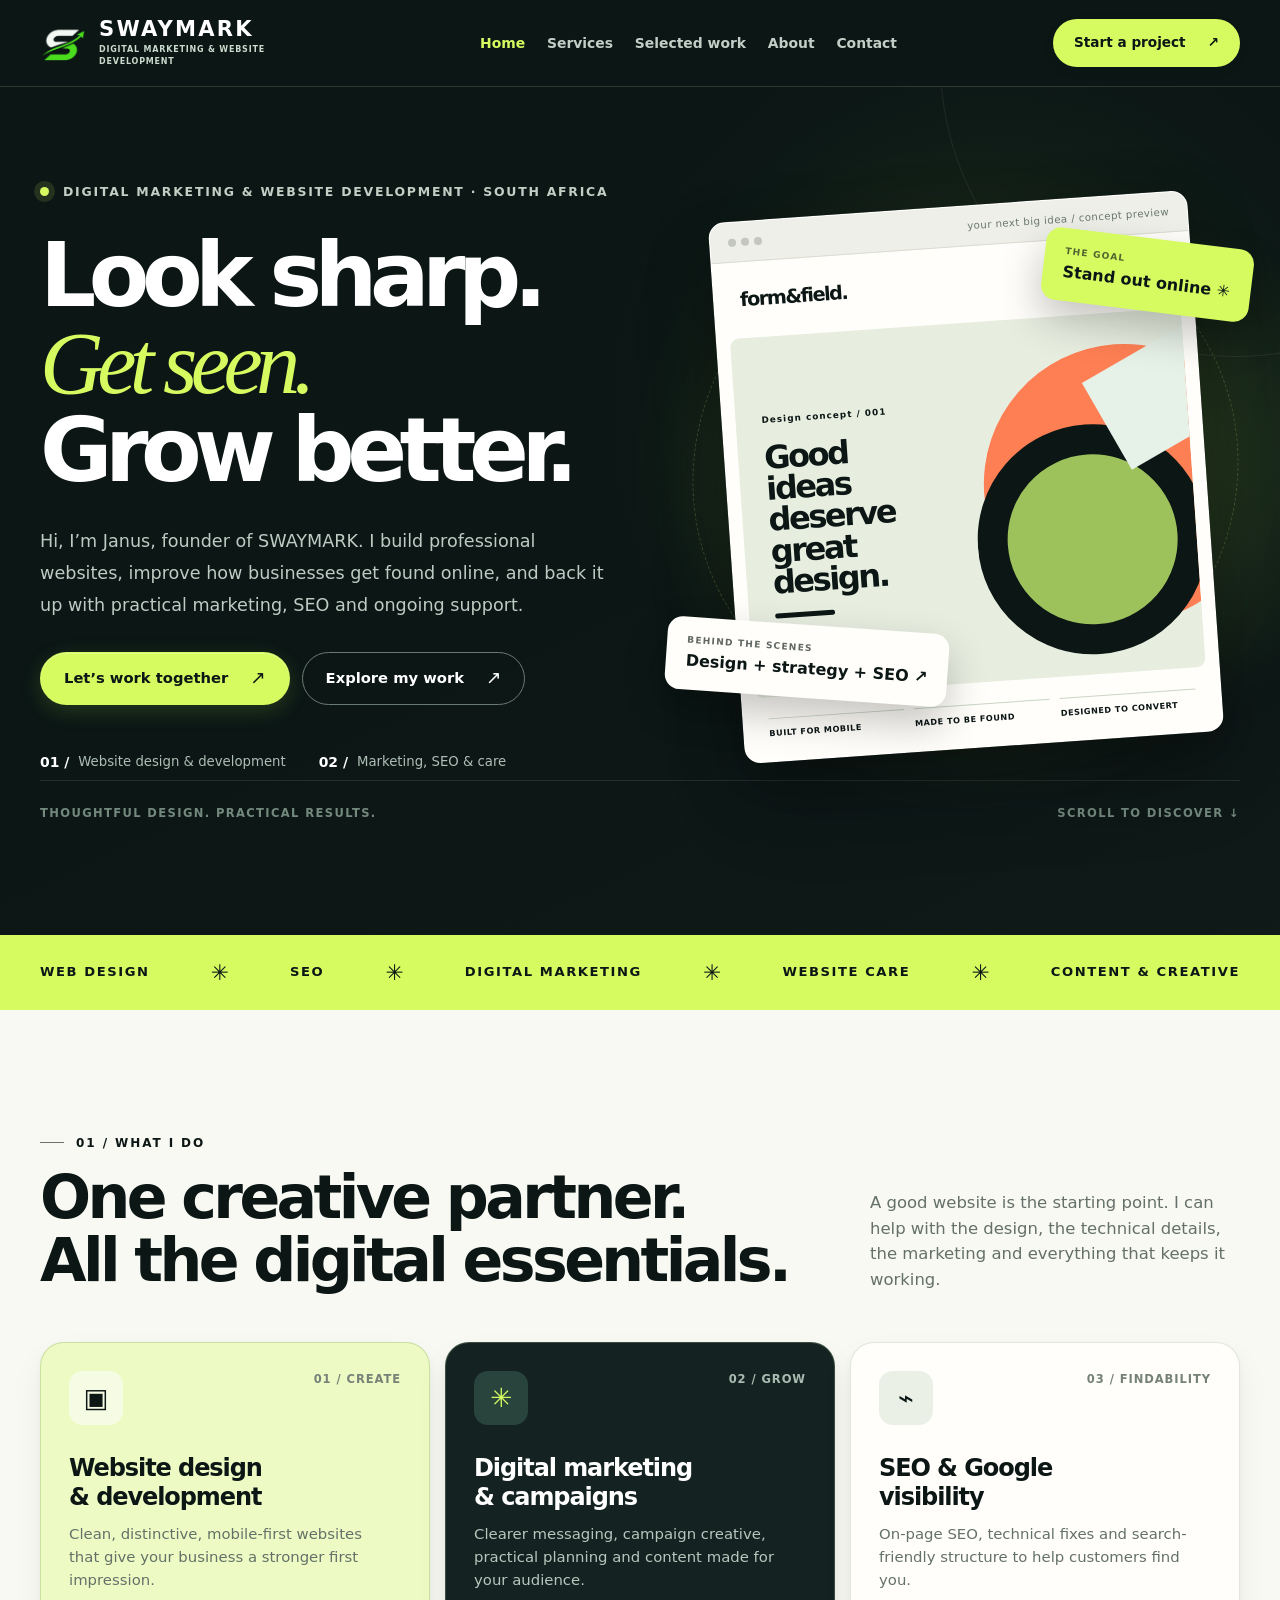
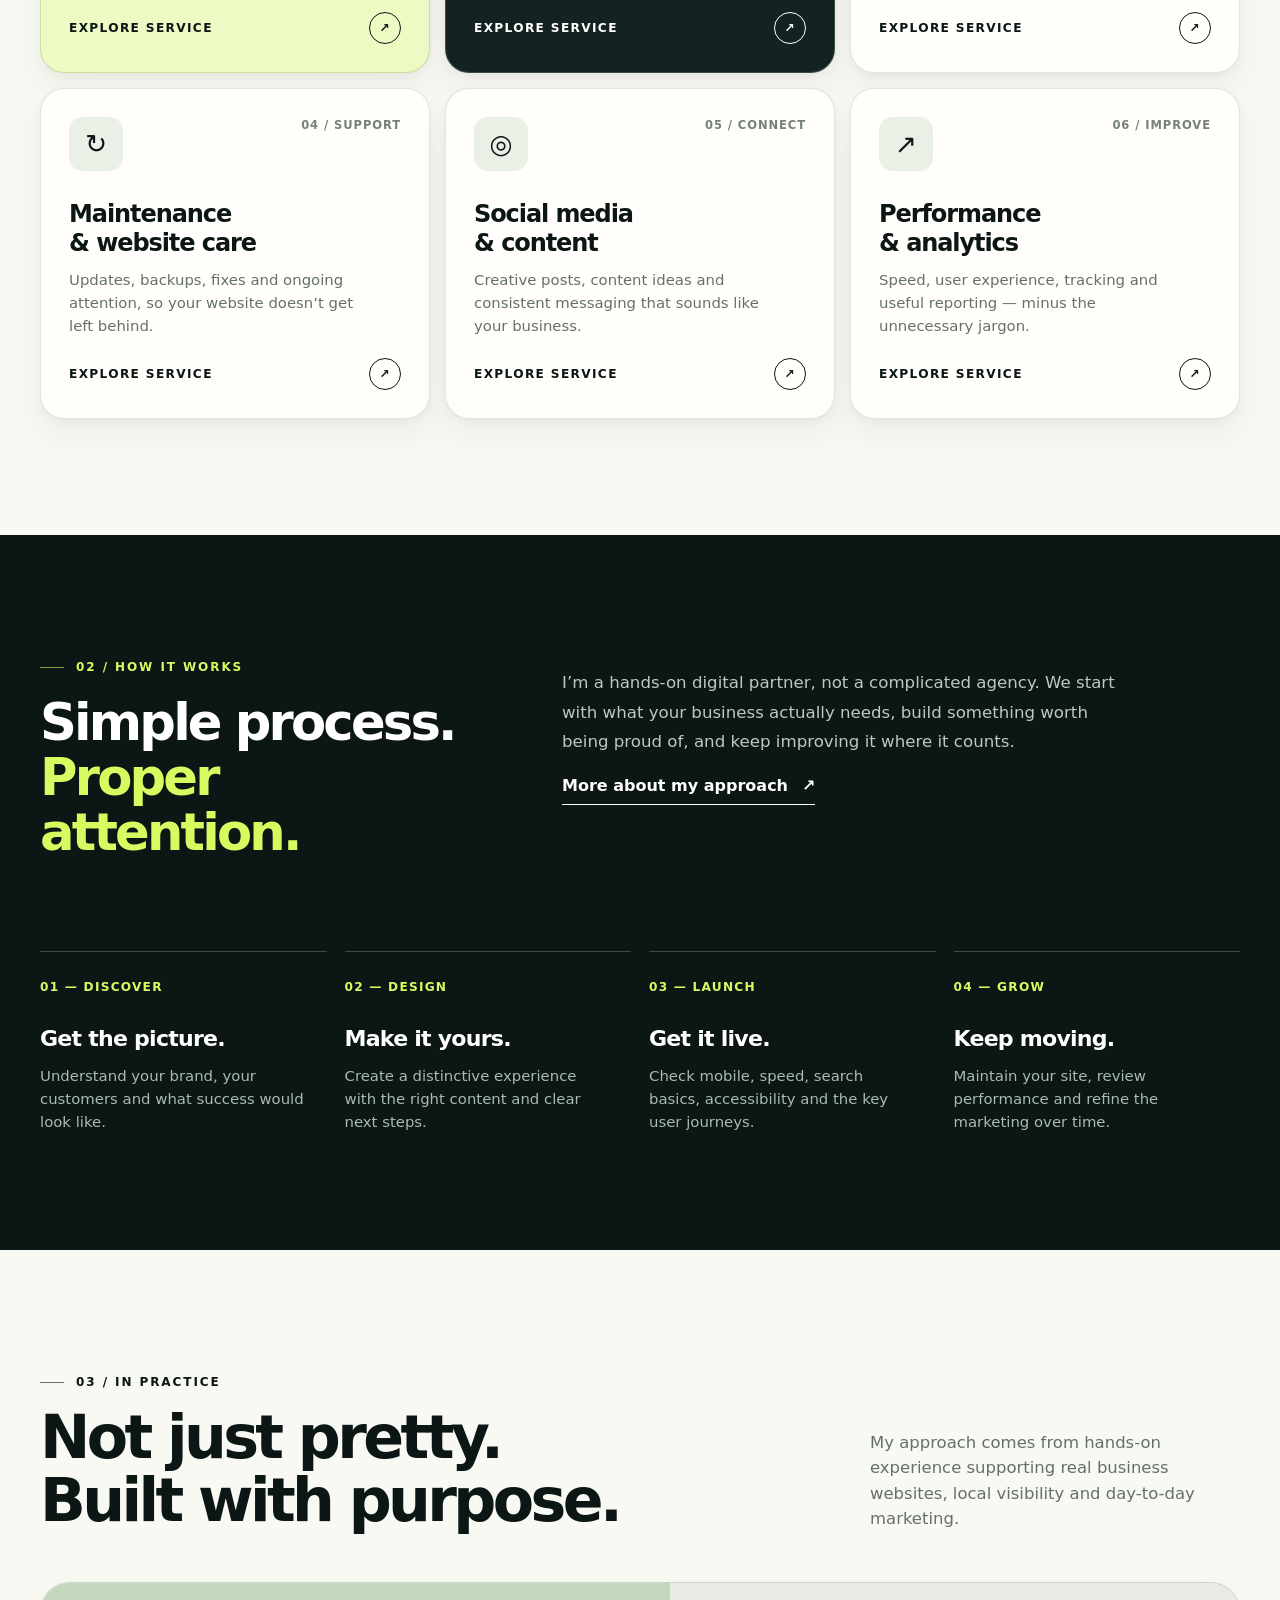
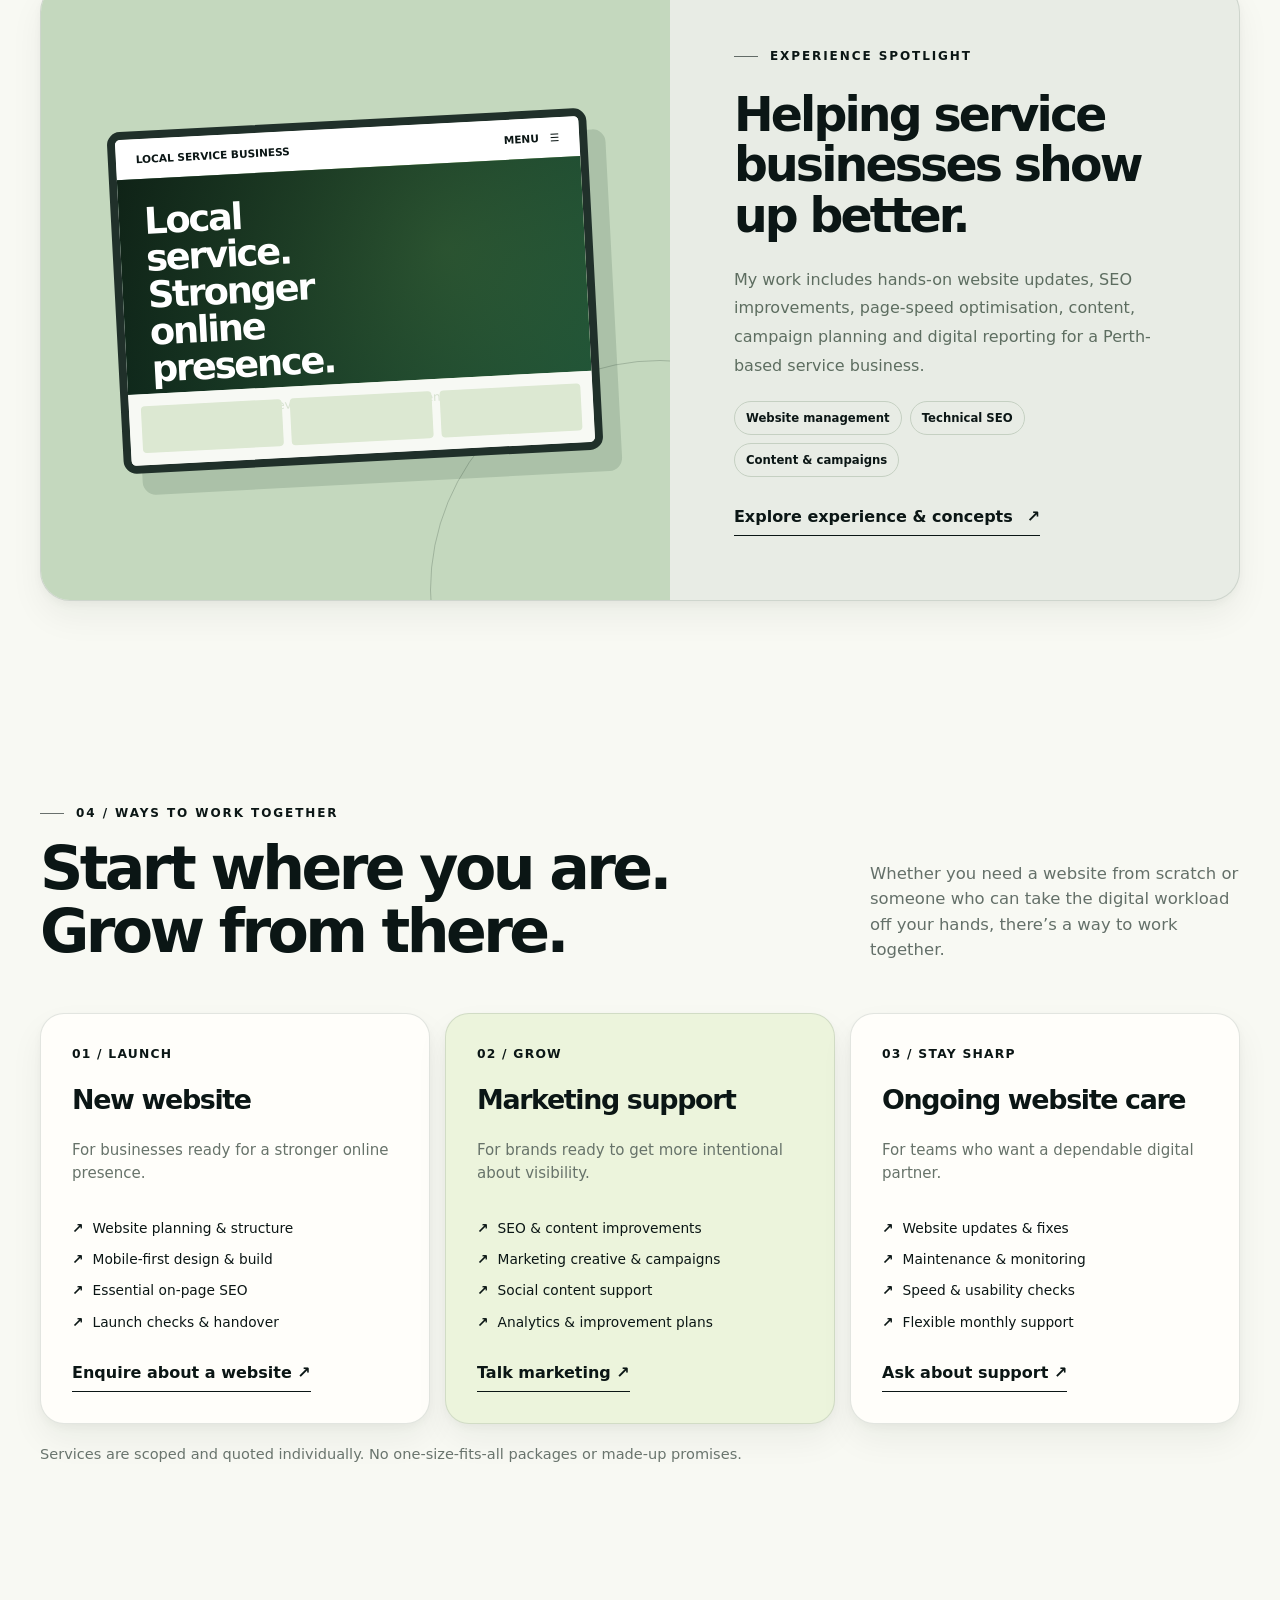
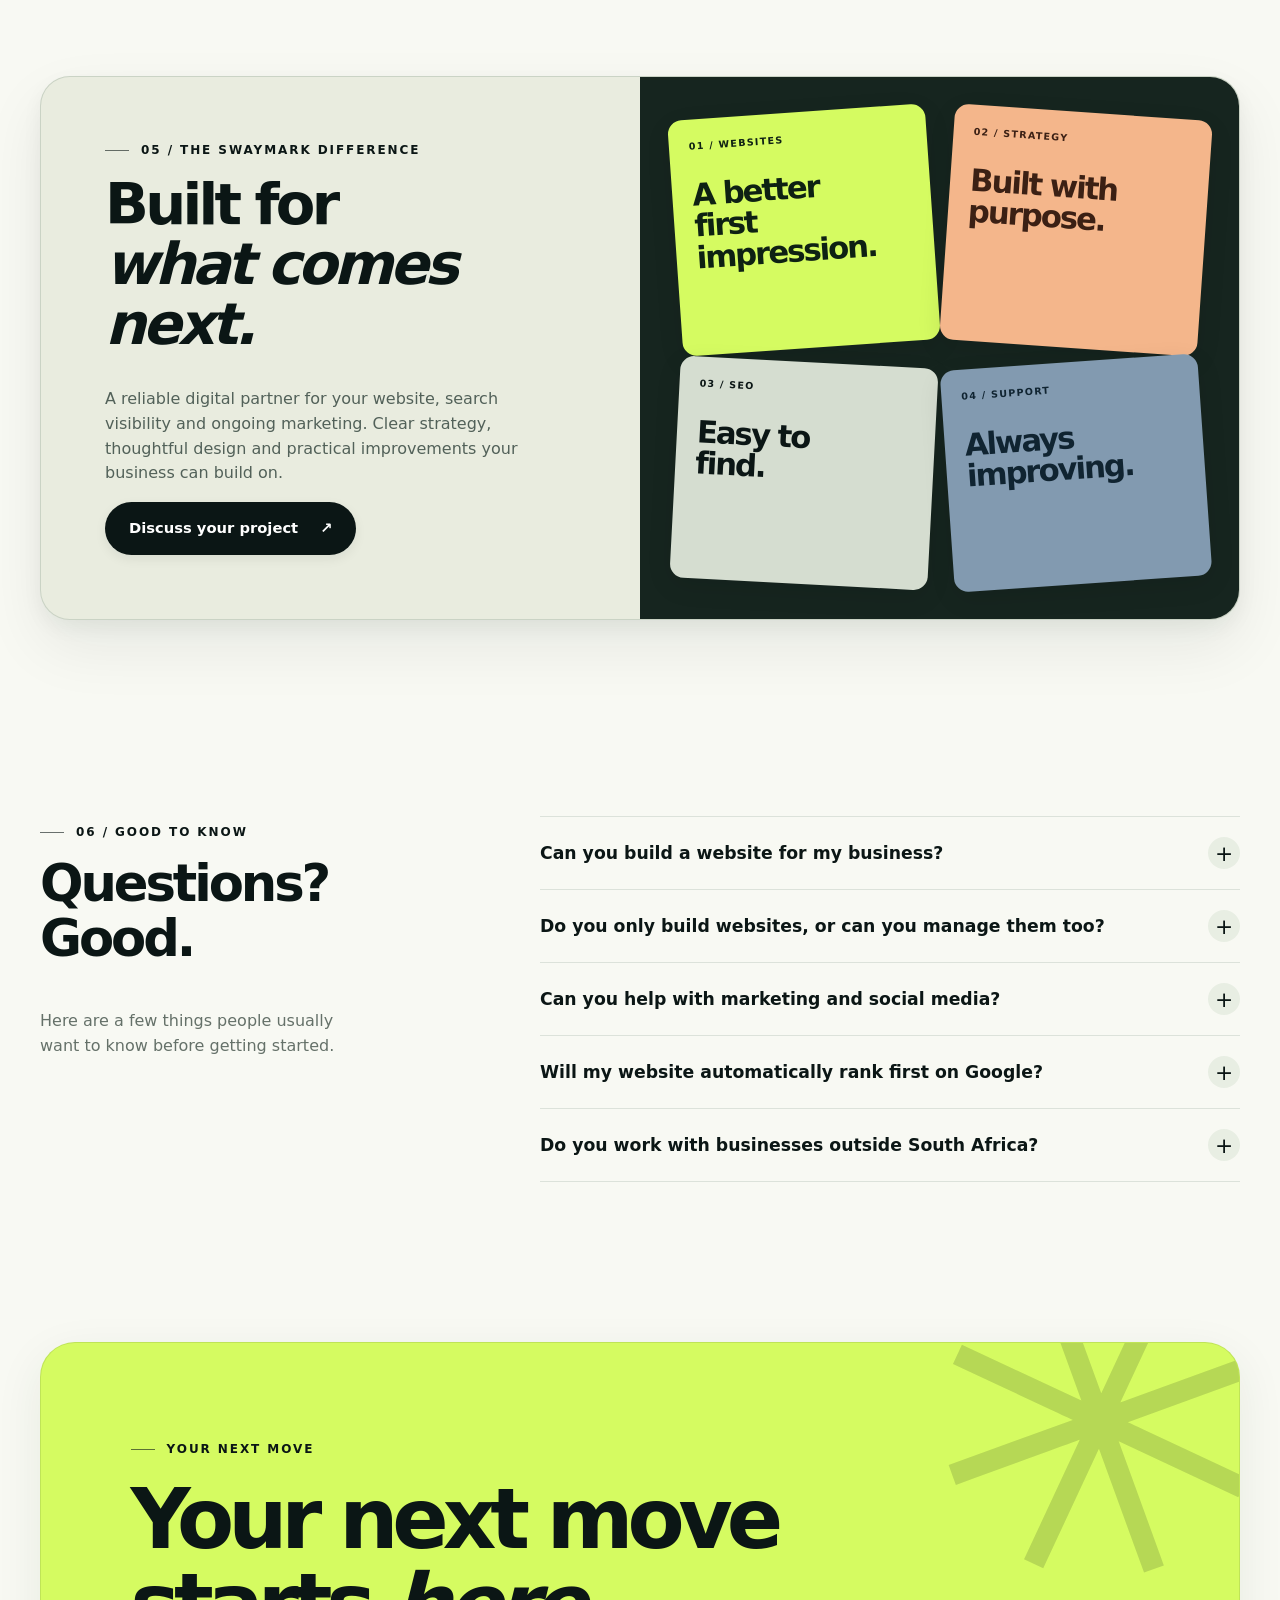
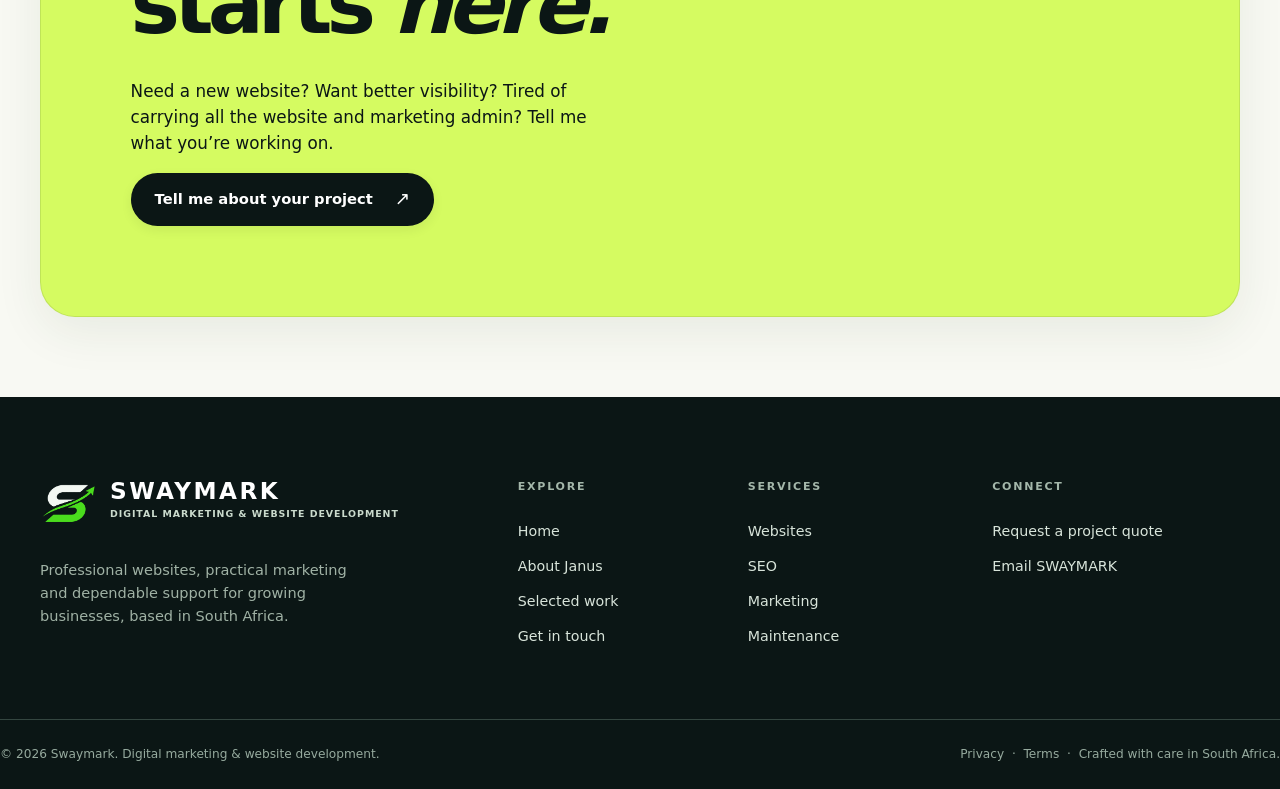
==== commit 44bca883: "Polish SWAYMARK design, add authentic logo, optimize assets and enable technical SEO" ====
--- a/index.html
+++ b/index.html
@@ -1,24 +1,32 @@
 <!doctype html><html lang="en-ZA"><head>
 <meta charset="utf-8"><meta name="viewport" content="width=device-width, initial-scale=1">
 <meta name="theme-color" content="#0b1615"><meta name="color-scheme" content="light">
-<title>Swaymark | Website Development, SEO &amp; Digital Marketing</title><meta name="description" content="Swaymark is a professional digital marketing and website development studio by Janus. Strategic websites, technical SEO, content, marketing and ongoing support for businesses in South Africa and beyond.">
-<meta name="robots" content="noindex,nofollow" data-launch-robots>
+<title>Swaymark | Website Development, SEO &amp; Digital Marketing</title><meta name="description" content="SWAYMARK builds websites and supports businesses with SEO, digital marketing, creative content and ongoing website care in South Africa and beyond.">
+<meta name="robots" content="index,follow,max-image-preview:large">
 <meta property="og:type" content="website"><meta property="og:locale" content="en_ZA">
 <meta property="og:site_name" content="Swaymark"><meta property="og:title" content="Swaymark | Website Development, SEO &amp; Digital Marketing">
-<meta property="og:description" content="Swaymark is a professional digital marketing and website development studio by Janus. Strategic websites, technical SEO, content, marketing and ongoing support for businesses in South Africa and beyond.">
-<meta name="twitter:card" content="summary_large_image"><meta name="twitter:title" content="Swaymark | Website Development, SEO &amp; Digital Marketing">
-<meta name="twitter:description" content="Swaymark is a professional digital marketing and website development studio by Janus. Strategic websites, technical SEO, content, marketing and ongoing support for businesses in South Africa and beyond.">
-<link rel="icon" type="image/svg+xml" href="assets/favicon.svg"><link rel="stylesheet" href="assets/styles.css">
+<meta property="og:description" content="SWAYMARK builds websites and supports businesses with SEO, digital marketing, creative content and ongoing website care in South Africa and beyond.">
+<meta name="twitter:title" content="Swaymark | Website Development, SEO &amp; Digital Marketing">
+<meta name="twitter:description" content="SWAYMARK builds websites and supports businesses with SEO, digital marketing, creative content and ongoing website care in South Africa and beyond.">
+<link rel="icon" type="image/png" sizes="64x64" href="assets/favicon.png"><link rel="stylesheet" href="assets/styles.css">
+<link rel="canonical" href="https://janusoosthuizen2-work.github.io/swaymark-website/">
+<meta property="og:url" content="https://janusoosthuizen2-work.github.io/swaymark-website/">
+<meta property="og:image" content="https://janusoosthuizen2-work.github.io/swaymark-website/assets/og-cover.png">
+<meta property="og:image:width" content="1200"><meta property="og:image:height" content="630">
+<meta property="og:image:alt" content="SWAYMARK digital marketing and website development">
+<meta name="twitter:image" content="https://janusoosthuizen2-work.github.io/swaymark-website/assets/og-cover.png">
+<meta name="twitter:card" content="summary_large_image">
+<script type="application/ld+json">{"@context":"https://schema.org","@graph":[{"@type":"Organization","@id":"https://janusoosthuizen2-work.github.io/swaymark-website/#organization","name":"SWAYMARK","url":"https://janusoosthuizen2-work.github.io/swaymark-website/","email":"janusoosthuizen2@gmail.com","founder":{"@type":"Person","name":"Janus Oosthuizen"},"logo":"https://janusoosthuizen2-work.github.io/swaymark-website/assets/logo-mark.webp","description":"Website development, SEO, digital marketing and website support for businesses."},{"@type":"WebSite","@id":"https://janusoosthuizen2-work.github.io/swaymark-website/#website","url":"https://janusoosthuizen2-work.github.io/swaymark-website/","name":"SWAYMARK","publisher":{"@id":"https://janusoosthuizen2-work.github.io/swaymark-website/#organization"}},{"@type":"WebPage","@id":"https://janusoosthuizen2-work.github.io/swaymark-website/#webpage","url":"https://janusoosthuizen2-work.github.io/swaymark-website/","name":"Swaymark | Website Development, SEO & Digital Marketing","isPartOf":{"@id":"https://janusoosthuizen2-work.github.io/swaymark-website/#website"},"about":{"@id":"https://janusoosthuizen2-work.github.io/swaymark-website/#organization"},"description":"SWAYMARK builds websites and supports businesses with SEO, digital marketing, creative content and ongoing website care in South Africa and beyond."}]}</script>
 </head><body><a class="skip-link" href="#main">Skip to main content</a>
 <header class="site-header"><div class="container header-wrap">
-  <a class="brand" href="index.html" aria-label="Swaymark, home"><img class="brand-logo" src="assets/swaymark-icon.svg" alt="" width="48" height="48"><span class="brand-copy"><span class="brand-title">Swaymark</span><span class="brand-caption">Digital Marketing &amp; Website Development</span></span></a>
+  <a class="brand" href="index.html" aria-label="Swaymark home"><img class="brand-logo" src="assets/logo-mark.webp" width="47" height="47" alt=""><span class="brand-copy"><span class="brand-title">SWAYMARK</span><span class="brand-caption">DIGITAL MARKETING &amp; WEBSITE DEVELOPMENT</span></span></a>
   <nav aria-label="Main navigation"><ul class="nav-list" id="main-navigation" data-nav-list><li><a href="index.html" aria-current="page">Home</a></li><li><a href="services.html">Services</a></li><li><a href="work.html">Selected work</a></li><li><a href="about.html">About</a></li><li><a href="contact.html">Contact</a></li></ul></nav>
   <div class="nav-actions"><a class="btn header-cta" href="contact.html">Start a project <span aria-hidden="true">↗</span></a><button class="menu-button" data-menu-toggle aria-label="Open navigation" aria-controls="main-navigation" aria-expanded="false"><span></span><span></span><span></span></button></div>
 </div></header><main id="main"><section class="hero"><div class="container">
 <div class="hero-grid">
   <div class="hero-content"><div class="hero-kicker"><span class="pulse" aria-hidden="true"></span> Digital marketing &amp; website development · South Africa</div>
   <h1>Look sharp.<br><span class="serif-word accent">Get seen.</span><br>Grow better.</h1>
-  <p class="hero-copy">Hi, I’m Janus, the person behind Swaymark. I build professional websites, improve how businesses get found online, and back it up with practical marketing, SEO and ongoing support.</p>
+  <p class="hero-copy">Hi, I’m Janus, founder of SWAYMARK. I build professional websites, improve how businesses get found online, and back it up with practical marketing, SEO and ongoing support.</p>
   <div class="hero-actions"><a class="btn btn-lime" href="contact.html">Let’s work together <span class="arrow" aria-hidden="true">↗</span></a><a class="btn btn-ghost" href="work.html">Explore my work <span class="arrow" aria-hidden="true">↗</span></a></div>
   <div class="hero-meta"><span><strong>01 /</strong> Website design & development</span><span><strong>02 /</strong> Marketing, SEO & care</span></div>
   </div>
@@ -48,7 +56,7 @@
 <section class="section-sm"><div class="container"><div class="section-head"><div><span class="eyebrow">04 / Ways to work together</span><h2>Start where you are.<br>Grow from there.</h2></div><p>Whether you need a website from scratch or someone who can take the digital workload off your hands, there’s a way to work together.</p></div>
 <div class="offer-grid"><div class="offer reveal"><span class="label-number">01 / LAUNCH</span><h3>New website</h3><p>For businesses ready for a stronger online presence.</p><ul><li>Website planning & structure</li><li>Mobile-first design & build</li><li>Essential on-page SEO</li><li>Launch checks & handover</li></ul><a class="text-link" href="contact.html">Enquire about a website ↗</a></div><div class="offer reveal"><span class="label-number">02 / GROW</span><h3>Marketing support</h3><p>For brands ready to get more intentional about visibility.</p><ul><li>SEO & content improvements</li><li>Marketing creative & campaigns</li><li>Social content support</li><li>Analytics & improvement plans</li></ul><a class="text-link" href="contact.html">Talk marketing ↗</a></div><div class="offer reveal"><span class="label-number">03 / STAY SHARP</span><h3>Ongoing website care</h3><p>For teams who want a dependable digital partner.</p><ul><li>Website updates & fixes</li><li>Maintenance & monitoring</li><li>Speed & usability checks</li><li>Flexible monthly support</li></ul><a class="text-link" href="contact.html">Ask about support ↗</a></div></div><p class="note" style="margin-top:19px">Services are scoped and quoted individually. No one-size-fits-all packages or made-up promises.</p>
 </div></section>
-<section class="section"><div class="container"><div class="social-panel reveal"><div class="social-copy"><span class="eyebrow">05 / The SWAYMARK approach</span><h2>Built for<br><em>your growth.</em></h2><p>One dedicated digital partner for your website and the marketing that supports it. Clear communication, smart decisions, and work that makes your business look as professional online as it is in person.</p><a class="btn btn-dark" href="contact.html">Start your project ↗</a></div><div class="social-collage" aria-label="Swaymark digital services"><div class="social-tile"><small>01 / Websites</small><strong>Make a<br>strong first<br>impression.</strong></div><div class="social-tile"><small>02 / Strategy</small><strong>Work<br>with a<br>purpose.</strong></div><div class="social-tile"><small>03 / SEO</small><strong>Be<br>easier<br>to find.</strong></div><div class="social-tile"><small>04 / Care</small><strong>Keep<br>getting<br>better.</strong></div></div></div></div></section>
+<section class="section"><div class="container"><div class="social-panel reveal"><div class="social-copy"><span class="eyebrow">05 / The SWAYMARK difference</span><h2>Built for<br><em>what comes next.</em></h2><p>A reliable digital partner for your website, search visibility and ongoing marketing. Clear strategy, thoughtful design and practical improvements your business can build on.</p><a class="btn btn-dark" href="contact.html">Discuss your project <span aria-hidden="true">&#8599;</span></a></div><div class="social-collage" aria-label="SWAYMARK digital capabilities"><div class="social-tile"><small>01 / Websites</small><strong>A better<br>first impression.</strong></div><div class="social-tile"><small>02 / Strategy</small><strong>Built with<br>purpose.</strong></div><div class="social-tile"><small>03 / SEO</small><strong>Easy to<br>find.</strong></div><div class="social-tile"><small>04 / Support</small><strong>Always<br>improving.</strong></div></div></div></div></section>
 <section class="section-sm"><div class="container"><div class="faq-layout"><div><span class="eyebrow">06 / Good to know</span><h2>Questions?<br>Good.</h2><p>Here are a few things people usually want to know before getting started.</p></div><div class="faq-list">
 <details><summary>Can you build a website for my business?</summary><p>Yes. We’ll discuss what your business needs, the pages and features involved, and the best approach for your budget and goals. I can also help improve an existing website.</p></details>
 <details><summary>Do you only build websites, or can you manage them too?</summary><p>Both. I can help with updates, content changes, SEO, speed improvements and ongoing care. We’ll agree on what’s included so you know exactly what to expect.</p></details>
@@ -58,10 +66,10 @@
 </div></div></div></section>
 <section class="section-sm"><div class="container"><div class="cta-panel reveal"><span class="eyebrow">YOUR NEXT MOVE</span><h2>Your next move starts <em>here.</em></h2><p>Need a new website? Want better visibility? Tired of carrying all the website and marketing admin? Tell me what you’re working on.</p><a class="btn btn-dark" href="contact.html">Tell me about your project <span class="arrow" aria-hidden="true">↗</span></a></div></div></section></main><footer class="site-footer"><div class="container">
 <div class="footer-main">
-  <div class="footer-intro"><a class="brand" href="index.html" aria-label="Swaymark, home"><img class="brand-logo footer-logo" src="assets/swaymark-icon.svg" alt="" width="60" height="60"><span class="brand-copy"><span class="brand-title">SWAYMARK</span><span class="brand-caption">Digital marketing &amp; websites</span></span></a><p>Professional websites, practical marketing and dependable support for growing businesses, based in South Africa.</p></div>
+  <div class="footer-intro"><a class="brand" href="index.html" aria-label="Swaymark home"><img class="brand-logo footer-logo" src="assets/logo-mark.webp" width="58" height="58" alt=""><span class="brand-copy"><span class="brand-title">SWAYMARK</span><span class="brand-caption">DIGITAL MARKETING &amp; WEBSITE DEVELOPMENT</span></span></a><p>Professional websites, practical marketing and dependable support for growing businesses, based in South Africa.</p></div>
   <div><h3>Explore</h3><div class="footer-links"><a href="index.html">Home</a><a href="about.html">About Janus</a><a href="work.html">Selected work</a><a href="contact.html">Get in touch</a></div></div>
   <div><h3>Services</h3><div class="footer-links"><a href="services.html#web-design">Websites</a><a href="services.html#seo">SEO</a><a href="services.html#marketing">Marketing</a><a href="services.html#maintenance">Maintenance</a></div></div>
-  <div><h3>Connect</h3><div class="footer-links"><a href="contact.html">Start a conversation ↗</a><a href="contact.html">Request a quote ↗</a><div data-email-area hidden><a data-email-link href="contact.html">Email Janus</a></div></div></div>
+  <div><h3>Connect</h3><div class="footer-links"><a href="contact.html">Request a project quote</a><a href="mailto:janusoosthuizen2@gmail.com">Email SWAYMARK</a></div></div></div>
 </div>
 <div class="footer-bottom"><span>© <span data-year>2026</span> Swaymark. Digital marketing &amp; website development.</span><span><a href="privacy.html">Privacy</a> &nbsp;·&nbsp; <a href="terms.html">Terms</a> &nbsp;·&nbsp; Crafted with care in South Africa.</span></div>
 </div></footer><script src="assets/config.js" defer></script><script src="assets/script.js" defer></script></body></html>
--- a/assets/styles.css
+++ b/assets/styles.css
@@ -1,4 +1,4 @@
-/* JANUS — independent digital studio | Lightweight, dependency-free styles */
+/* SWAYMARK — independent digital studio | Lightweight, dependency-free styles */
 :root {
   color-scheme: light;
   --ink: #0b1615;
@@ -14,7 +14,7 @@
   --radius-lg: 24px;
   --radius-xl: 34px;
   --container: 1240px;
-  --sans: 'Segoe UI', 'Helvetica Neue', Arial, sans-serif;
+  --sans: 'Inter', 'Segoe UI', system-ui, -apple-system, Arial, sans-serif;
 }
 *, *::before, *::after { box-sizing: border-box; }
 html { scroll-behavior: smooth; scroll-padding-top: 100px; }
@@ -86,7 +86,7 @@
 .hero-meta > span { display: flex; gap: 9px; align-items: center; }
 .hero-meta strong { display: block; color: white; font-size: .87rem; }
 .hero-visual { position: relative; min-height: 600px; display: grid; place-items: center; }
-.hero-glow { position: absolute; width: min(470px, 95%); height: 470px; border-radius: 50%; background: var(--lime); filter: blur(110px); opacity: .13; }
+.hero-glow { position: absolute; width: min(470px, 95%); height: 470px; border-radius: 50%; background: var(--lime); filter: blur(64px); opacity: .095; }
 .hero-orbit { position: absolute; inset: 6% 0 8%; border: 1px dashed rgba(214,255,132,.21); border-radius: 50%; transform: rotate(-18deg); }
 .hero-orbit::before { content: '+'; color: var(--lime); font-size: 2.2rem; position: absolute; top: 12%; right: 19%; }
 .hero-orbit::after { content: '✳'; color: rgba(255,255,255,.5); font-size: 2.2rem; position: absolute; bottom: 8%; left: 18%; }
@@ -393,20 +393,74 @@
   .brand-title { font-size: .74rem; letter-spacing: .14em; }
   .brand-caption { font-size: .5rem; letter-spacing: .13em; }
 }
-/* SWAYMARK brand refinements */
-.brand-logo { width: 47px; height: 47px; object-fit: contain; flex: 0 0 47px; }
-.brand-logo.footer-logo { width: 59px; height: 59px; }
-.brand-title { color: #f8faf7; font-size: 1.14rem; font-weight: 850; letter-spacing: .13em; }
-.brand-caption { max-width: 230px; font-size: .48rem; letter-spacing: .09em; line-height: 1.4; opacity: .75; }
-.site-footer .brand-title { font-size: 1.45rem; }
-.site-footer .brand-caption { font-size: .58rem; max-width: none; }
-@media (max-width: 1100px) {
-  .header-wrap { gap: 16px; }
-  .nav-list { gap: 15px; }
+
+/* SWAYMARK signature design system: premium definition without image or JS dependencies */
+:root {
+  --lift-sm: 0 4px 9px rgba(9, 30, 22, .035), 0 16px 34px rgba(9, 30, 22, .055);
+  --lift-md: 0 8px 20px rgba(9, 30, 22, .05), 0 26px 62px rgba(9, 30, 22, .075);
+  --edge: rgba(18, 55, 37, .12);
+}
+html { color-scheme: light; }
+body { background: #f8f9f3; }
+.site-header { border-bottom-color: rgba(218,255,182,.16); }
+.header-wrap { gap: 20px; }
+.brand { gap: 12px; }
+.brand-logo { width: 47px; height: 47px; object-fit: contain; flex: none; }
+.brand-logo.footer-logo { width: 58px; height: 58px; }
+.brand-copy { gap: 5px; }
+.brand-title { font-size: 1.32rem; font-weight: 850; line-height: .95; letter-spacing: .105em; color: #fff; }
+.brand-caption { font-size: .50rem; letter-spacing: .10em; color: #cadacc; opacity: 1; max-width: 225px; line-height: 1.45; }
+.nav-list { gap: clamp(12px,1.7vw,28px); }
+.nav-list a { font-size: .87rem; }
+.header-cta { box-shadow: inset 0 1px 0 rgba(255,255,255,.25), 0 4px 18px rgba(171,250,50,.14); }
+.hero { background: radial-gradient(circle at 78% 38%, rgba(173,242,88,.08), transparent 35%), #0b1615; }
+.hero-kicker { line-height: 1.6; }
+.hero-copy { max-width: 570px; }
+.btn { box-shadow: 0 4px 12px rgba(9,33,22,.07); }
+.btn-lime { box-shadow: 0 6px 21px rgba(172,248,76,.16), inset 0 1px 0 rgba(255,255,255,.25); }
+.btn-ghost { box-shadow: none; }
+.browser-window { border: 1px solid rgba(255,255,255,.62); box-shadow: 0 22px 64px rgba(0,0,0,.32), 0 45px 90px rgba(0,0,0,.12); }
+.section-head h2, .page-hero h1 { text-wrap: balance; }
+.service-card, .offer, .detail-card, .value-card, .project, .contact-panel, .work-feature {
+  border: 1px solid var(--edge); box-shadow: var(--lift-sm);
+}
+.service-card, .offer, .detail-card, .project, .contact-panel, .work-feature { transition: transform .24s ease, box-shadow .24s ease, border-color .24s ease; }
+.service-card:hover, .offer:hover, .detail-card:hover, .project:hover {
+  transform: translateY(-3px); box-shadow: var(--lift-md); border-color: rgba(49,112,64,.22);
+}
+.service-card.dark { border-color: rgba(212,250,191,.20); }
+.service-card.featured { border-color: rgba(115,156,70,.28); }
+.process-step { border-top: 1px solid rgba(216,253,203,.23); padding-top: 22px; }
+.offer { background: #fffefa; }
+.social-panel { border-color: rgba(16,62,36,.14); box-shadow: var(--lift-md); }
+.social-tile { box-shadow: 0 8px 26px rgba(0,0,0,.09); }
+.cta-panel { border: 1px solid rgba(32,63,21,.12); box-shadow: 0 15px 48px rgba(41,68,22,.08); }
+.contact-panel { box-shadow: 0 10px 30px rgba(16,55,26,.045), 0 24px 70px rgba(16,55,26,.055); }
+.field input:hover, .field select:hover, .field textarea:hover { border-color: #a6b8a4; }
+.faq-list summary:focus-visible { outline: 3px solid #6f9331; outline-offset: 5px; border-radius: 8px; }
+.footer-main .brand-title { font-size: 1.45rem; }
+.footer-main .brand-caption { max-width: 300px; font-size: .59rem; }
+.footer-intro p { margin-top: 22px; }
+.page-hero::after { opacity: .72; }
+.legal .notice { border-radius: 14px; box-shadow: 0 5px 20px rgba(15,50,31,.05); }
+@media (max-width: 1180px) {
+  .header-wrap { gap: 12px; }
+  .brand-caption { max-width: 165px; }
+  .nav-list { gap: 12px; }
+  .header-cta { padding: 12px 14px; }
+}
+@media (max-width: 1020px) {
   .brand-caption { display: none; }
-}
-@media (max-width: 620px) {
-  .brand-logo { width: 39px; height: 39px; flex-basis: 39px; }
-  .brand-title { font-size: 1rem; }
-  .site-footer .brand-caption { display: block; }
-}
+  .nav-list { gap: 16px; }
+}
+@media (max-width: 700px) {
+  .brand-title { font-size: 1.18rem; }
+  .brand-logo { width: 41px; height: 41px; }
+  .brand-caption { display: none; }
+  .footer-main .brand-caption { display: block; }
+  .service-card:hover, .offer:hover, .detail-card:hover, .project:hover { transform: none; }
+}
+@media (prefers-reduced-motion: reduce) {
+  *, *::before, *::after { scroll-behavior: auto !important; animation-duration: .01ms !important; transition-duration: .01ms !important; }
+  .has-js .reveal { opacity: 1; transform: none; }
+}
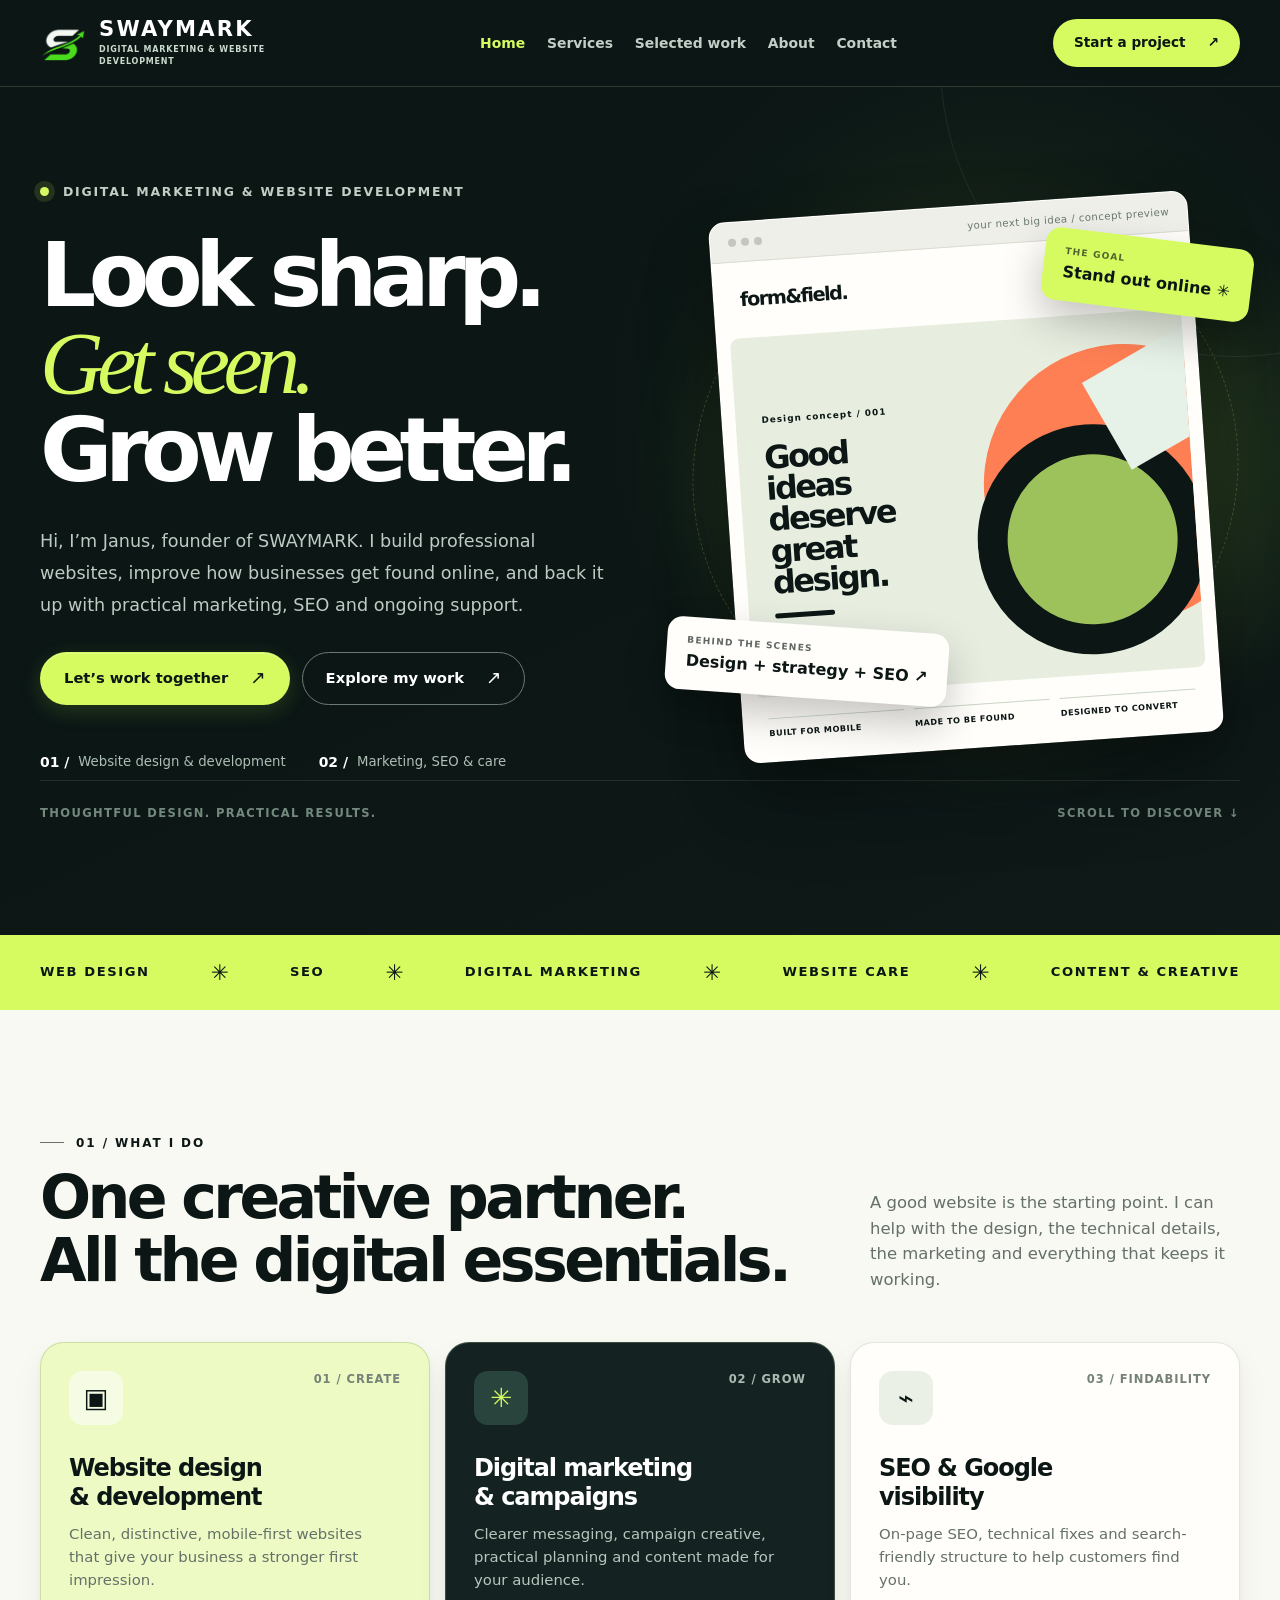
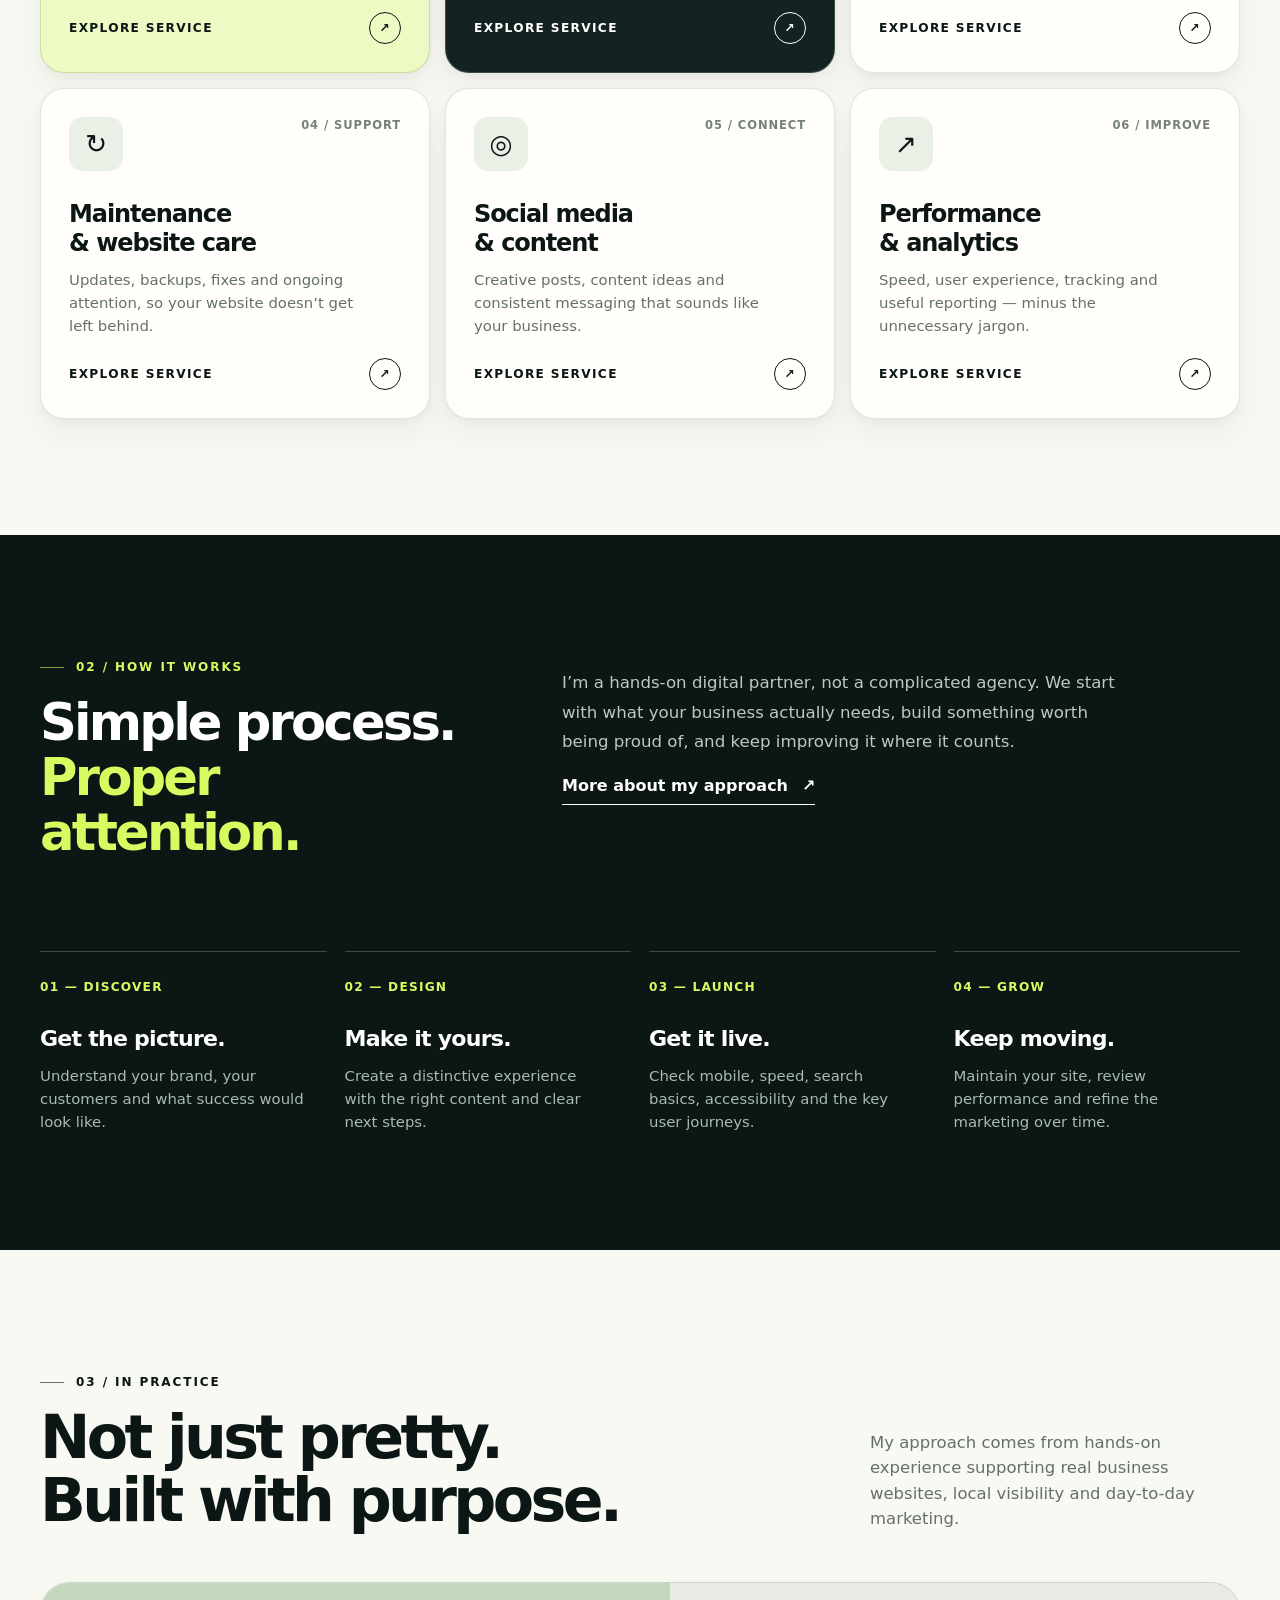
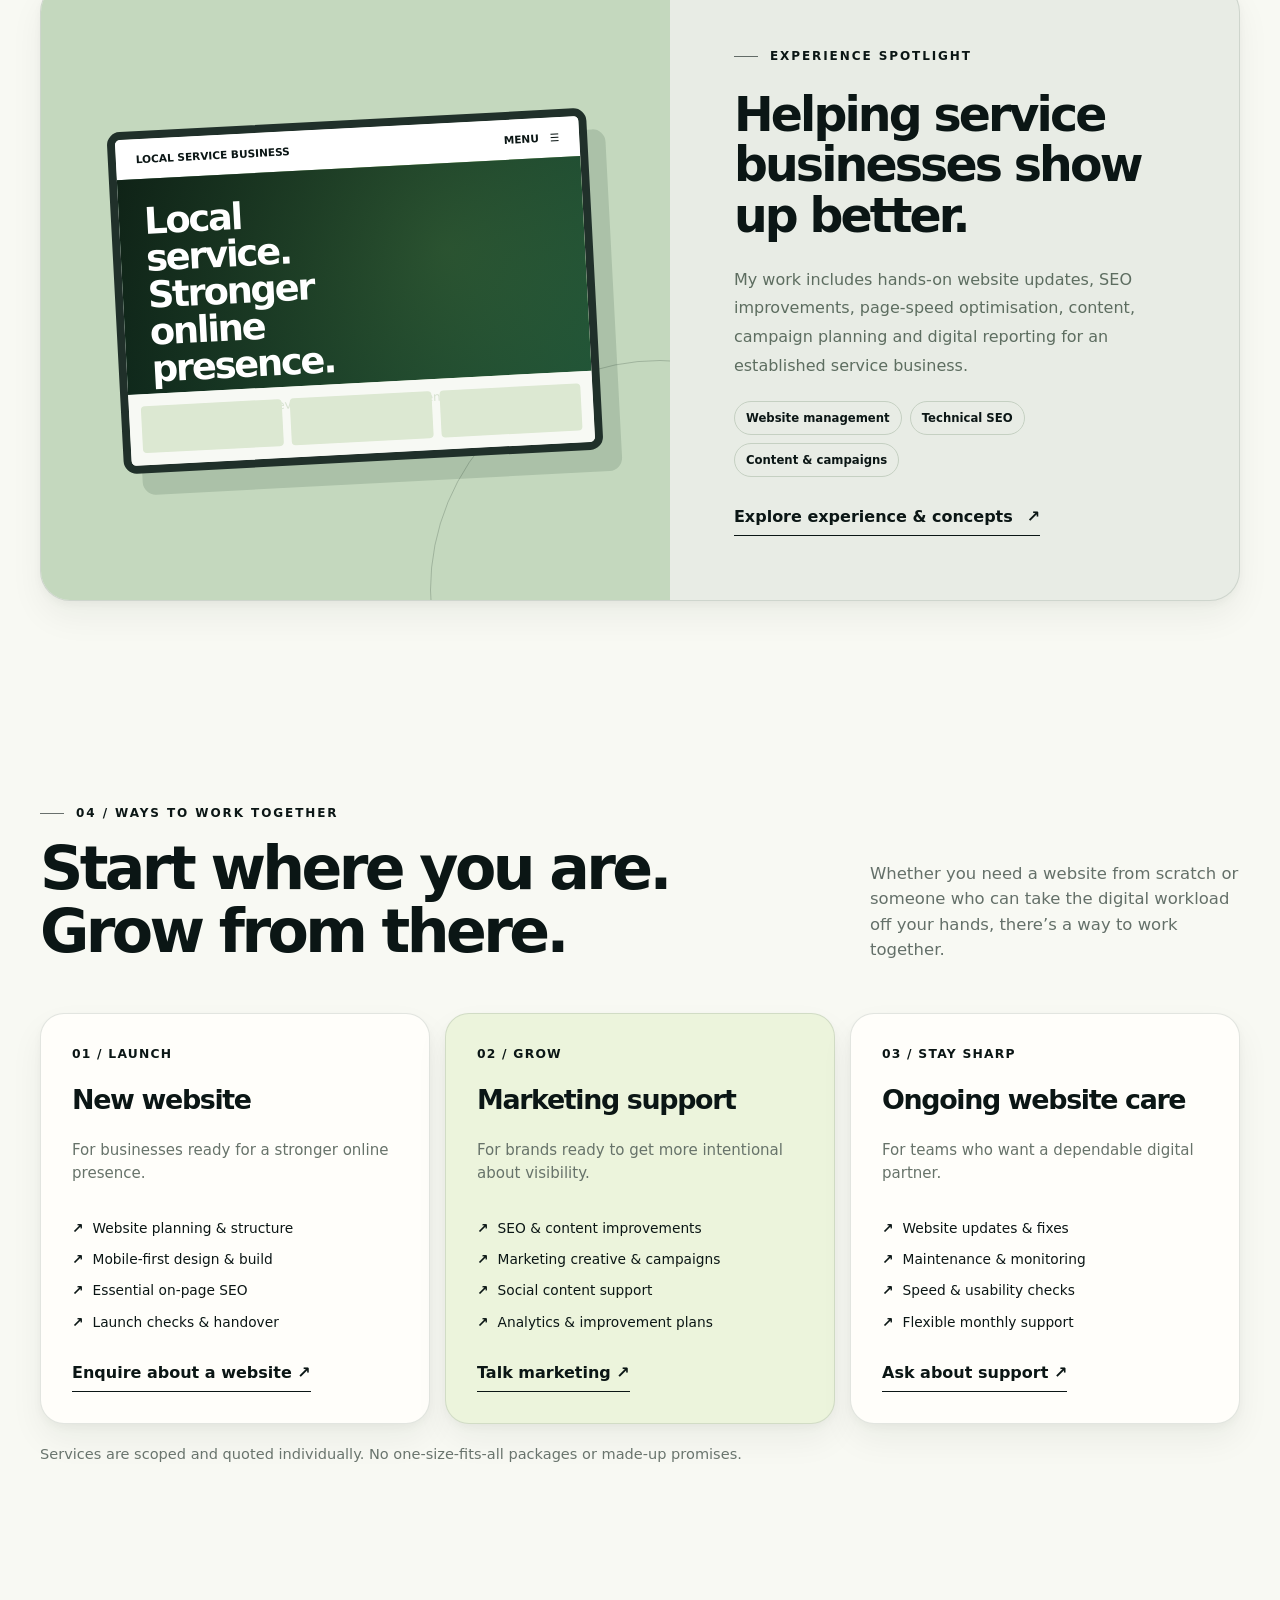
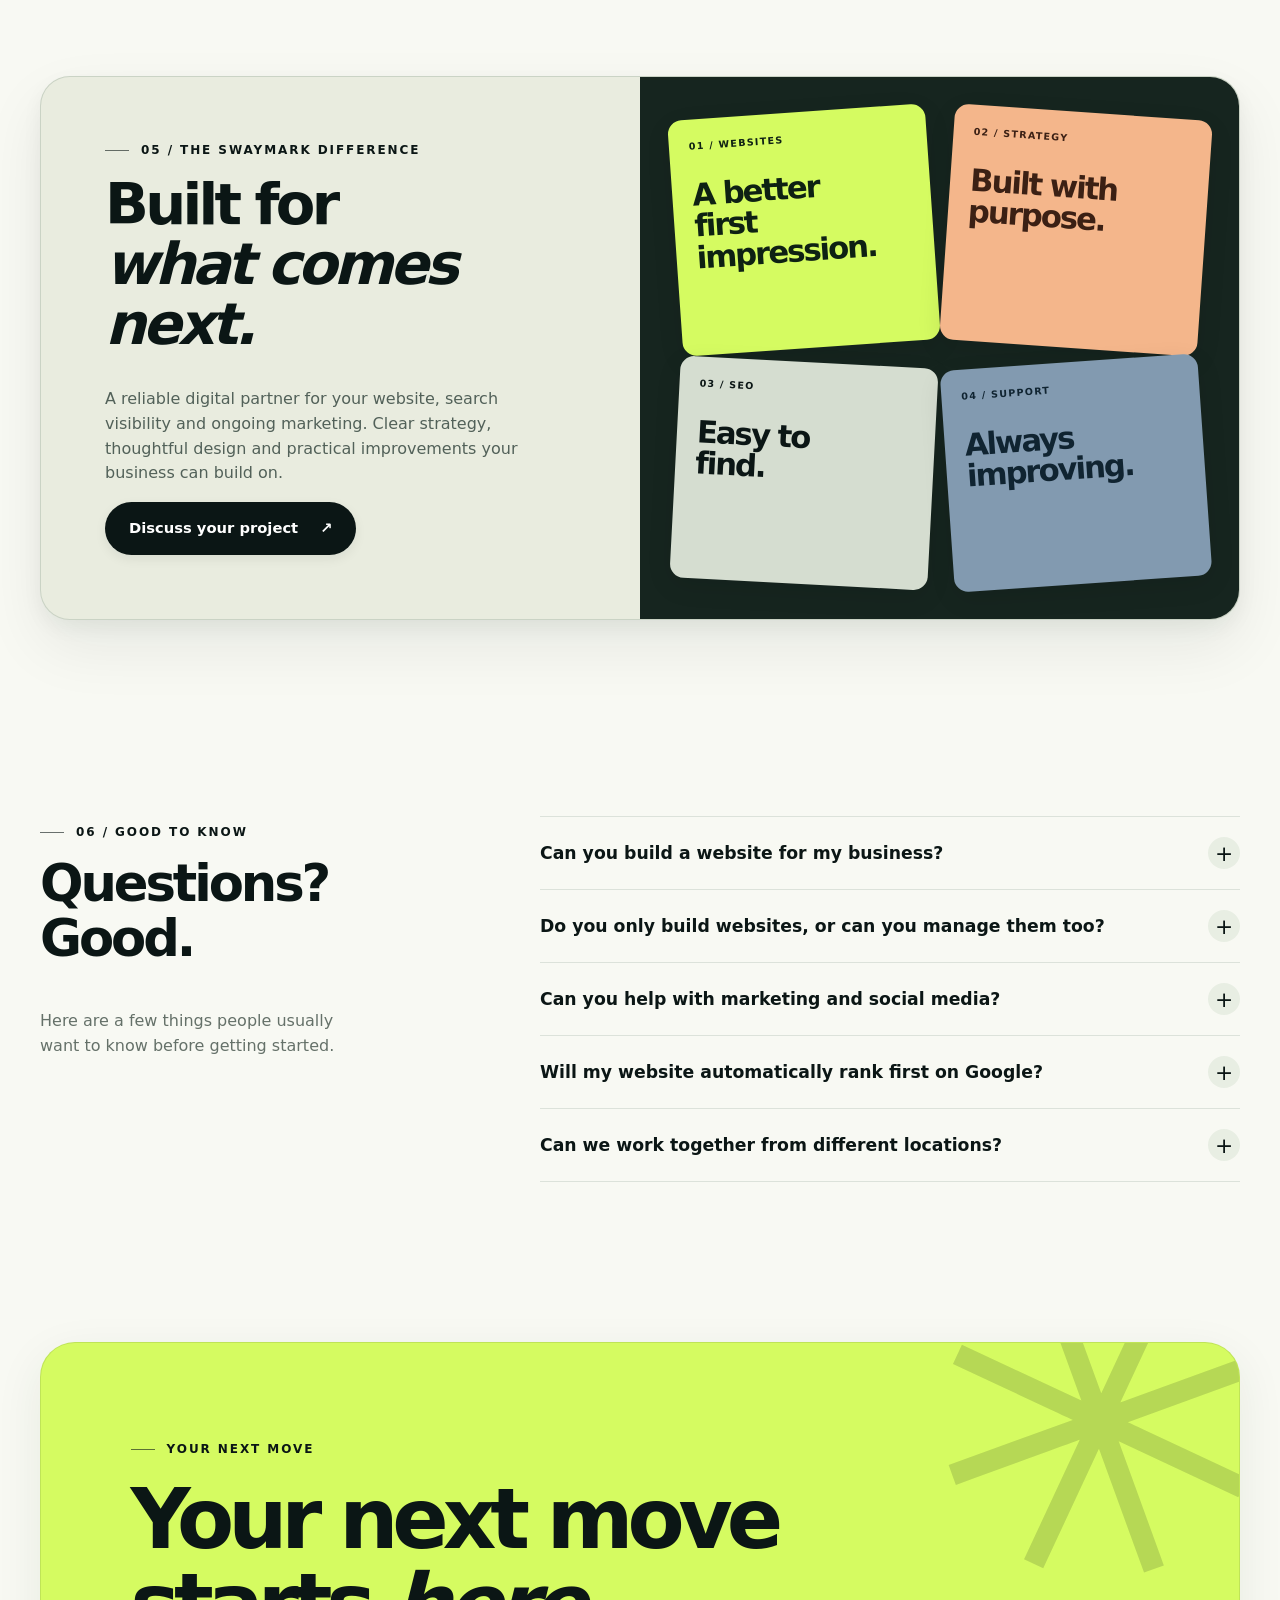
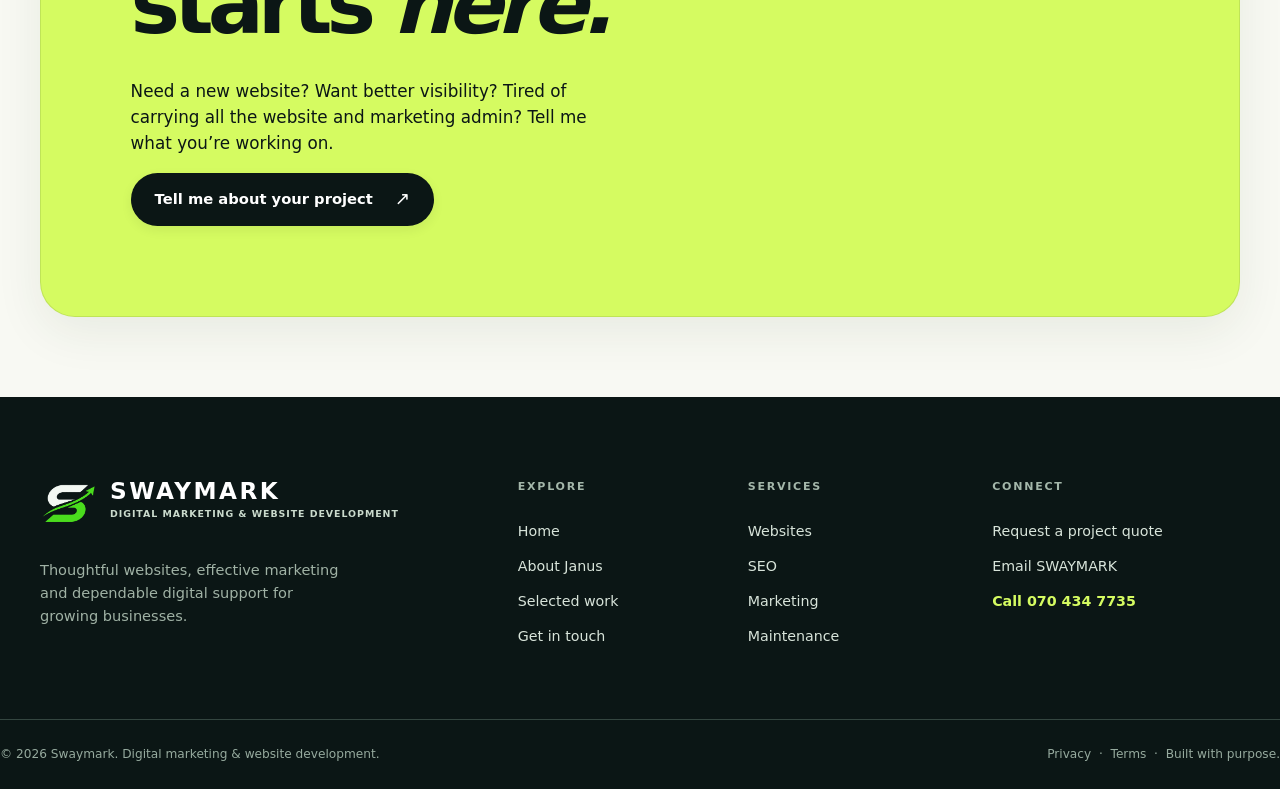
==== commit ebaa4d83: "Make SWAYMARK brand location-neutral and add public phone number" ====
--- a/index.html
+++ b/index.html
@@ -1,13 +1,14 @@
-<!doctype html><html lang="en-ZA"><head>
-<meta charset="utf-8"><meta name="viewport" content="width=device-width, initial-scale=1">
+<!doctype html><html lang="en"><head>
+<meta charset="utf-8">
+<meta name="google-site-verification" content="_d3Ij4M3CdFG94ke3MHYmo3Vt7A4Bx63huPe7t3uk3o" /><meta name="viewport" content="width=device-width, initial-scale=1">
 <meta name="theme-color" content="#0b1615"><meta name="color-scheme" content="light">
-<title>Swaymark | Website Development, SEO &amp; Digital Marketing</title><meta name="description" content="SWAYMARK builds websites and supports businesses with SEO, digital marketing, creative content and ongoing website care in South Africa and beyond.">
+<title>Swaymark | Website Development, SEO &amp; Digital Marketing</title><meta name="description" content="SWAYMARK builds websites and supports businesses with SEO, digital marketing, creative content and ongoing website care for businesses ready to grow online.">
 <meta name="robots" content="index,follow,max-image-preview:large">
-<meta property="og:type" content="website"><meta property="og:locale" content="en_ZA">
+<meta property="og:type" content="website">
 <meta property="og:site_name" content="Swaymark"><meta property="og:title" content="Swaymark | Website Development, SEO &amp; Digital Marketing">
-<meta property="og:description" content="SWAYMARK builds websites and supports businesses with SEO, digital marketing, creative content and ongoing website care in South Africa and beyond.">
+<meta property="og:description" content="SWAYMARK builds websites and supports businesses with SEO, digital marketing, creative content and ongoing website care for businesses ready to grow online.">
 <meta name="twitter:title" content="Swaymark | Website Development, SEO &amp; Digital Marketing">
-<meta name="twitter:description" content="SWAYMARK builds websites and supports businesses with SEO, digital marketing, creative content and ongoing website care in South Africa and beyond.">
+<meta name="twitter:description" content="SWAYMARK builds websites and supports businesses with SEO, digital marketing, creative content and ongoing website care for businesses ready to grow online.">
 <link rel="icon" type="image/png" sizes="64x64" href="assets/favicon.png"><link rel="stylesheet" href="assets/styles.css">
 <link rel="canonical" href="https://janusoosthuizen2-work.github.io/swaymark-website/">
 <meta property="og:url" content="https://janusoosthuizen2-work.github.io/swaymark-website/">
@@ -16,7 +17,7 @@
 <meta property="og:image:alt" content="SWAYMARK digital marketing and website development">
 <meta name="twitter:image" content="https://janusoosthuizen2-work.github.io/swaymark-website/assets/og-cover.png">
 <meta name="twitter:card" content="summary_large_image">
-<script type="application/ld+json">{"@context":"https://schema.org","@graph":[{"@type":"Organization","@id":"https://janusoosthuizen2-work.github.io/swaymark-website/#organization","name":"SWAYMARK","url":"https://janusoosthuizen2-work.github.io/swaymark-website/","email":"janusoosthuizen2@gmail.com","founder":{"@type":"Person","name":"Janus Oosthuizen"},"logo":"https://janusoosthuizen2-work.github.io/swaymark-website/assets/logo-mark.webp","description":"Website development, SEO, digital marketing and website support for businesses."},{"@type":"WebSite","@id":"https://janusoosthuizen2-work.github.io/swaymark-website/#website","url":"https://janusoosthuizen2-work.github.io/swaymark-website/","name":"SWAYMARK","publisher":{"@id":"https://janusoosthuizen2-work.github.io/swaymark-website/#organization"}},{"@type":"WebPage","@id":"https://janusoosthuizen2-work.github.io/swaymark-website/#webpage","url":"https://janusoosthuizen2-work.github.io/swaymark-website/","name":"Swaymark | Website Development, SEO & Digital Marketing","isPartOf":{"@id":"https://janusoosthuizen2-work.github.io/swaymark-website/#website"},"about":{"@id":"https://janusoosthuizen2-work.github.io/swaymark-website/#organization"},"description":"SWAYMARK builds websites and supports businesses with SEO, digital marketing, creative content and ongoing website care in South Africa and beyond."}]}</script>
+<script type="application/ld+json">{"@context":"https://schema.org","@graph":[{"@type":"Organization","@id":"https://janusoosthuizen2-work.github.io/swaymark-website/#organization","name":"SWAYMARK","url":"https://janusoosthuizen2-work.github.io/swaymark-website/","email":"janusoosthuizen2@gmail.com","founder":{"@type":"Person","name":"Janus Oosthuizen"},"logo":"https://janusoosthuizen2-work.github.io/swaymark-website/assets/logo-mark.webp","description":"Website development, SEO, digital marketing and website support for businesses.","telephone":"070 434 7735"},{"@type":"WebSite","@id":"https://janusoosthuizen2-work.github.io/swaymark-website/#website","url":"https://janusoosthuizen2-work.github.io/swaymark-website/","name":"SWAYMARK","publisher":{"@id":"https://janusoosthuizen2-work.github.io/swaymark-website/#organization"}},{"@type":"WebPage","@id":"https://janusoosthuizen2-work.github.io/swaymark-website/#webpage","url":"https://janusoosthuizen2-work.github.io/swaymark-website/","name":"Swaymark | Website Development, SEO & Digital Marketing","isPartOf":{"@id":"https://janusoosthuizen2-work.github.io/swaymark-website/#website"},"about":{"@id":"https://janusoosthuizen2-work.github.io/swaymark-website/#organization"},"description":"SWAYMARK builds websites and supports businesses with SEO, digital marketing, creative content and ongoing website care for businesses ready to grow online."}]}</script>
 </head><body><a class="skip-link" href="#main">Skip to main content</a>
 <header class="site-header"><div class="container header-wrap">
   <a class="brand" href="index.html" aria-label="Swaymark home"><img class="brand-logo" src="assets/logo-mark.webp" width="47" height="47" alt=""><span class="brand-copy"><span class="brand-title">SWAYMARK</span><span class="brand-caption">DIGITAL MARKETING &amp; WEBSITE DEVELOPMENT</span></span></a>
@@ -24,7 +25,7 @@
   <div class="nav-actions"><a class="btn header-cta" href="contact.html">Start a project <span aria-hidden="true">↗</span></a><button class="menu-button" data-menu-toggle aria-label="Open navigation" aria-controls="main-navigation" aria-expanded="false"><span></span><span></span><span></span></button></div>
 </div></header><main id="main"><section class="hero"><div class="container">
 <div class="hero-grid">
-  <div class="hero-content"><div class="hero-kicker"><span class="pulse" aria-hidden="true"></span> Digital marketing &amp; website development · South Africa</div>
+  <div class="hero-content"><div class="hero-kicker"><span class="pulse" aria-hidden="true"></span> Digital marketing &amp; website development</div>
   <h1>Look sharp.<br><span class="serif-word accent">Get seen.</span><br>Grow better.</h1>
   <p class="hero-copy">Hi, I’m Janus, founder of SWAYMARK. I build professional websites, improve how businesses get found online, and back it up with practical marketing, SEO and ongoing support.</p>
   <div class="hero-actions"><a class="btn btn-lime" href="contact.html">Let’s work together <span class="arrow" aria-hidden="true">↗</span></a><a class="btn btn-ghost" href="work.html">Explore my work <span class="arrow" aria-hidden="true">↗</span></a></div>
@@ -52,7 +53,7 @@
 <section class="section dark-section"><div class="container"><div class="band-head"><div><span class="eyebrow accent">02 / How it works</span><h2>Simple process.<br><span class="accent">Proper attention.</span></h2></div><div><p>I’m a hands-on digital partner, not a complicated agency. We start with what your business actually needs, build something worth being proud of, and keep improving it where it counts.</p><a href="about.html" class="text-link">More about my approach <span aria-hidden="true">↗</span></a></div></div>
 <div class="process-grid"><div class="process-step reveal"><span class="step-num">01 — DISCOVER</span><h3>Get the picture.</h3><p>Understand your brand, your customers and what success would look like.</p></div><div class="process-step reveal"><span class="step-num">02 — DESIGN</span><h3>Make it yours.</h3><p>Create a distinctive experience with the right content and clear next steps.</p></div><div class="process-step reveal"><span class="step-num">03 — LAUNCH</span><h3>Get it live.</h3><p>Check mobile, speed, search basics, accessibility and the key user journeys.</p></div><div class="process-step reveal"><span class="step-num">04 — GROW</span><h3>Keep moving.</h3><p>Maintain your site, review performance and refine the marketing over time.</p></div></div></div></section>
 <section class="section" id="experience"><div class="container"><div class="section-head"><div><span class="eyebrow">03 / In practice</span><h2>Not just pretty.<br>Built with purpose.</h2></div><p>My approach comes from hands-on experience supporting real business websites, local visibility and day-to-day marketing.</p></div>
-<div class="work-feature reveal"><div class="work-art"><div class="work-desktop"><div class="work-desktop-top"><span>LOCAL SERVICE BUSINESS</span><span>MENU &nbsp; ☰</span></div><div class="work-desktop-image"><strong>Local service. Stronger online presence.</strong><span>Illustrative project preview — not a client screenshot</span></div><div class="work-tile-row"><span></span><span></span><span></span></div></div></div><div class="work-copy"><span class="eyebrow">EXPERIENCE SPOTLIGHT</span><h3>Helping service businesses show up better.</h3><p>My work includes hands-on website updates, SEO improvements, page-speed optimisation, content, campaign planning and digital reporting for a Perth-based service business.</p><ul class="chip-list"><li>Website management</li><li>Technical SEO</li><li>Content & campaigns</li></ul><a class="text-link" href="work.html">Explore experience & concepts <span aria-hidden="true">↗</span></a></div></div></div></section>
+<div class="work-feature reveal"><div class="work-art"><div class="work-desktop"><div class="work-desktop-top"><span>LOCAL SERVICE BUSINESS</span><span>MENU &nbsp; ☰</span></div><div class="work-desktop-image"><strong>Local service. Stronger online presence.</strong><span>Illustrative project preview — not a client screenshot</span></div><div class="work-tile-row"><span></span><span></span><span></span></div></div></div><div class="work-copy"><span class="eyebrow">EXPERIENCE SPOTLIGHT</span><h3>Helping service businesses show up better.</h3><p>My work includes hands-on website updates, SEO improvements, page-speed optimisation, content, campaign planning and digital reporting for an established service business.</p><ul class="chip-list"><li>Website management</li><li>Technical SEO</li><li>Content & campaigns</li></ul><a class="text-link" href="work.html">Explore experience & concepts <span aria-hidden="true">↗</span></a></div></div></div></section>
 <section class="section-sm"><div class="container"><div class="section-head"><div><span class="eyebrow">04 / Ways to work together</span><h2>Start where you are.<br>Grow from there.</h2></div><p>Whether you need a website from scratch or someone who can take the digital workload off your hands, there’s a way to work together.</p></div>
 <div class="offer-grid"><div class="offer reveal"><span class="label-number">01 / LAUNCH</span><h3>New website</h3><p>For businesses ready for a stronger online presence.</p><ul><li>Website planning & structure</li><li>Mobile-first design & build</li><li>Essential on-page SEO</li><li>Launch checks & handover</li></ul><a class="text-link" href="contact.html">Enquire about a website ↗</a></div><div class="offer reveal"><span class="label-number">02 / GROW</span><h3>Marketing support</h3><p>For brands ready to get more intentional about visibility.</p><ul><li>SEO & content improvements</li><li>Marketing creative & campaigns</li><li>Social content support</li><li>Analytics & improvement plans</li></ul><a class="text-link" href="contact.html">Talk marketing ↗</a></div><div class="offer reveal"><span class="label-number">03 / STAY SHARP</span><h3>Ongoing website care</h3><p>For teams who want a dependable digital partner.</p><ul><li>Website updates & fixes</li><li>Maintenance & monitoring</li><li>Speed & usability checks</li><li>Flexible monthly support</li></ul><a class="text-link" href="contact.html">Ask about support ↗</a></div></div><p class="note" style="margin-top:19px">Services are scoped and quoted individually. No one-size-fits-all packages or made-up promises.</p>
 </div></section>
@@ -62,14 +63,14 @@
 <details><summary>Do you only build websites, or can you manage them too?</summary><p>Both. I can help with updates, content changes, SEO, speed improvements and ongoing care. We’ll agree on what’s included so you know exactly what to expect.</p></details>
 <details><summary>Can you help with marketing and social media?</summary><p>Yes. I can support campaign ideas, marketing creative, content planning, social posts, search visibility and measurement. The mix depends on your brand and what you want to achieve.</p></details>
 <details><summary>Will my website automatically rank first on Google?</summary><p>No one can honestly promise that. I focus on useful content, sound SEO fundamentals, technical quality and ongoing improvements rather than guaranteed rankings.</p></details>
-<details><summary>Do you work with businesses outside South Africa?</summary><p>Yes. My work already includes supporting a business in Australia, and website and marketing projects can often be handled remotely.</p></details>
+<details><summary>Can we work together from different locations?</summary><p>Yes. Most website, SEO and digital marketing projects can be managed remotely, with clear communication and agreed timelines.</p></details>
 </div></div></div></section>
 <section class="section-sm"><div class="container"><div class="cta-panel reveal"><span class="eyebrow">YOUR NEXT MOVE</span><h2>Your next move starts <em>here.</em></h2><p>Need a new website? Want better visibility? Tired of carrying all the website and marketing admin? Tell me what you’re working on.</p><a class="btn btn-dark" href="contact.html">Tell me about your project <span class="arrow" aria-hidden="true">↗</span></a></div></div></section></main><footer class="site-footer"><div class="container">
 <div class="footer-main">
-  <div class="footer-intro"><a class="brand" href="index.html" aria-label="Swaymark home"><img class="brand-logo footer-logo" src="assets/logo-mark.webp" width="58" height="58" alt=""><span class="brand-copy"><span class="brand-title">SWAYMARK</span><span class="brand-caption">DIGITAL MARKETING &amp; WEBSITE DEVELOPMENT</span></span></a><p>Professional websites, practical marketing and dependable support for growing businesses, based in South Africa.</p></div>
+  <div class="footer-intro"><a class="brand" href="index.html" aria-label="Swaymark home"><img class="brand-logo footer-logo" src="assets/logo-mark.webp" width="58" height="58" alt=""><span class="brand-copy"><span class="brand-title">SWAYMARK</span><span class="brand-caption">DIGITAL MARKETING &amp; WEBSITE DEVELOPMENT</span></span></a><p>Thoughtful websites, effective marketing and dependable digital support for growing businesses.</p></div>
   <div><h3>Explore</h3><div class="footer-links"><a href="index.html">Home</a><a href="about.html">About Janus</a><a href="work.html">Selected work</a><a href="contact.html">Get in touch</a></div></div>
   <div><h3>Services</h3><div class="footer-links"><a href="services.html#web-design">Websites</a><a href="services.html#seo">SEO</a><a href="services.html#marketing">Marketing</a><a href="services.html#maintenance">Maintenance</a></div></div>
-  <div><h3>Connect</h3><div class="footer-links"><a href="contact.html">Request a project quote</a><a href="mailto:janusoosthuizen2@gmail.com">Email SWAYMARK</a></div></div></div>
+  <div><h3>Connect</h3><div class="footer-links"><a href="contact.html">Request a project quote</a><a href="mailto:janusoosthuizen2@gmail.com">Email SWAYMARK</a><a href="tel:0704347735" aria-label="Call SWAYMARK on 070 434 7735">Call 070 434 7735</a></div></div></div>
 </div>
-<div class="footer-bottom"><span>© <span data-year>2026</span> Swaymark. Digital marketing &amp; website development.</span><span><a href="privacy.html">Privacy</a> &nbsp;·&nbsp; <a href="terms.html">Terms</a> &nbsp;·&nbsp; Crafted with care in South Africa.</span></div>
+<div class="footer-bottom"><span>© <span data-year>2026</span> Swaymark. Digital marketing &amp; website development.</span><span><a href="privacy.html">Privacy</a> &nbsp;·&nbsp; <a href="terms.html">Terms</a> &nbsp;·&nbsp; Built with purpose.</span></div>
 </div></footer><script src="assets/config.js" defer></script><script src="assets/script.js" defer></script></body></html>
--- a/assets/styles.css
+++ b/assets/styles.css
@@ -463,4 +463,7 @@
 @media (prefers-reduced-motion: reduce) {
   *, *::before, *::after { scroll-behavior: auto !important; animation-duration: .01ms !important; transition-duration: .01ms !important; }
   .has-js .reveal { opacity: 1; transform: none; }
-}+}
+/* Direct contact links; no external resources */
+.contact-point a[href^="tel:"] { color: #175d34; font-weight: 780; font-variant-numeric: tabular-nums; }
+.footer-links a[href^="tel:"] { color: var(--lime); font-weight: 720; font-variant-numeric: tabular-nums; }
